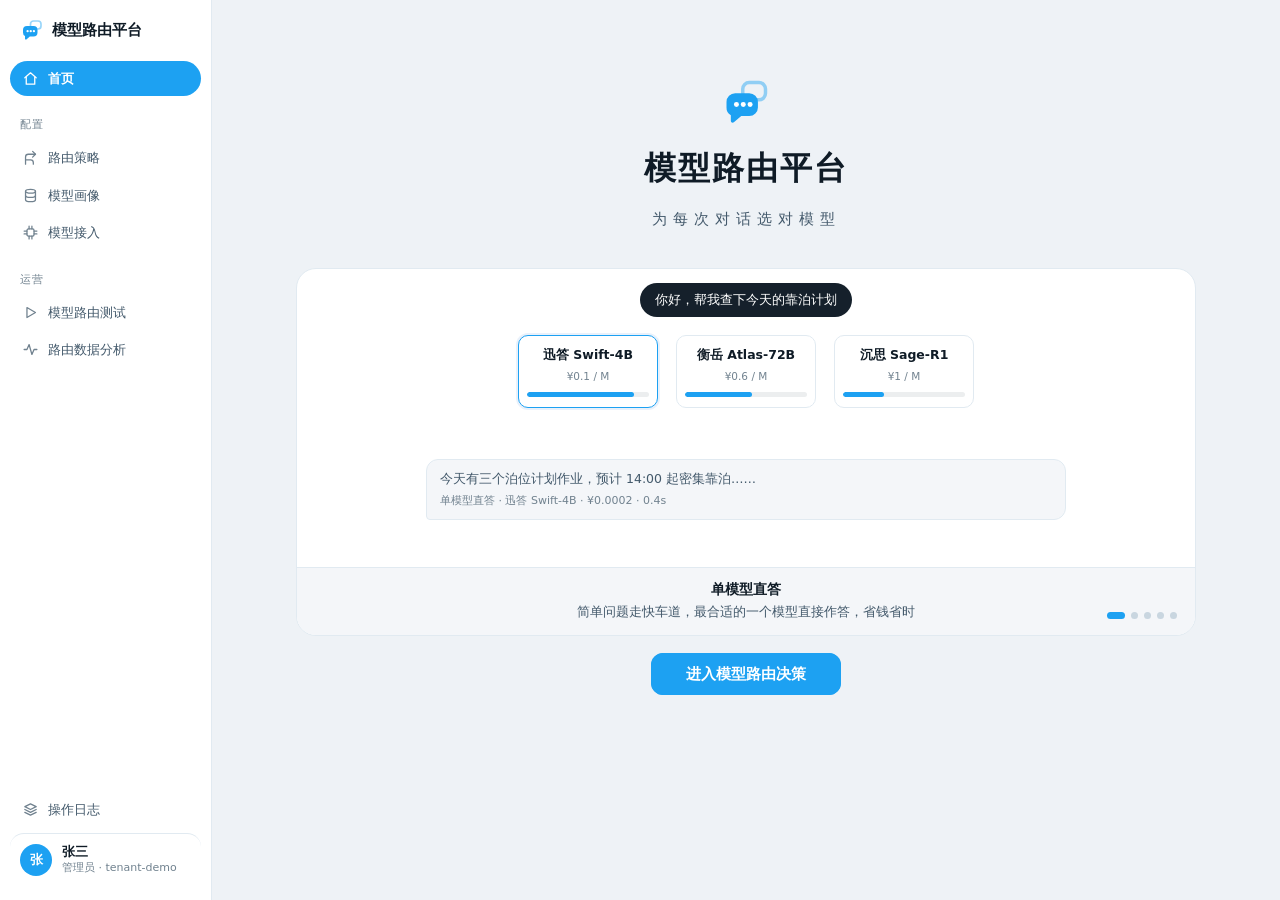
==== index.html @ 94612974 "Publish AI Router static demo" ====
<!DOCTYPE html>
<html lang="zh-CN">
<head>
<meta charset="UTF-8">
<meta name="viewport" content="width=device-width, initial-scale=1">
<link rel="icon" href="data:image/svg+xml,%3Csvg xmlns='http://www.w3.org/2000/svg' viewBox='0 0 24 24'%3E%3Crect width='24' height='24' rx='5.5' fill='%231DA1F2'/%3E%3Crect x='10.5' y='3.6' width='9.6' height='7.3' rx='2.7' fill='none' stroke='%23fff' stroke-width='1.5' opacity='0.75'/%3E%3Cpath d='M3.4 12a3.7 3.7 0 0 1 3.7-3.7h6a3.7 3.7 0 0 1 3.7 3.7v2.3a3.7 3.7 0 0 1-3.7 3.7H9.5l-3.1 2.6c-.55.46-1.3.07-1.3-.64v-2.4A3.7 3.7 0 0 1 3.4 14.3z' fill='%23fff'/%3E%3Ccircle cx='7.4' cy='13.1' r='1.05' fill='%231DA1F2'/%3E%3Ccircle cx='10.25' cy='13.1' r='1.05' fill='%231DA1F2'/%3E%3Ccircle cx='13.1' cy='13.1' r='1.05' fill='%231DA1F2'/%3E%3C/svg%3E">
<title>首页 · 模型路由平台</title>
<link rel="stylesheet" href="./shared.css?v=13e2444d">
<link rel="prefetch" href="./audit.html"><link rel="prefetch" href="./dashboard.html"><link rel="prefetch" href="./home-router.html"><link rel="prefetch" href="./playground.html"><link rel="prefetch" href="./router.html"><link rel="prefetch" href="./trace.html">
<style>
  .home { max-width: 900px; margin: 0 auto; padding-top: 6vh; text-align: center; }
  .home .mark { display: inline-flex; margin-bottom: 14px; }
  .home h1 { font-size: 32px; font-weight: 800; letter-spacing: 2px; margin: 0 0 12px; color: var(--text-primary); }
  .home .slogan { font-size: 15px; color: var(--text-secondary); letter-spacing: 6px; margin: 0 0 36px; }
  .stage { position: relative; height: 368px; background: var(--bg-elevated); border: 1px solid var(--border);
    border-radius: var(--radius-card); overflow: hidden; text-align: left; box-shadow: var(--shadow-card); }
  .stage * { box-sizing: border-box; }
  .cs { position: absolute; inset: 0; display: none; }
  .cs.active { display: block; }
  .cs .inner { position: relative; max-width: 640px; height: 258px; margin: 0 auto; }
  .rq { position: absolute; left: 50%; transform: translateX(-50%); top: 14px; background: var(--panel-deep); color: #fff;
    font-size: 12.5px; padding: 7px 15px; border-radius: 999px; opacity: 0; white-space: nowrap; }
  .cs.active .rq { animation: csIn .4s ease-out forwards; }
  @keyframes csIn { from { opacity: 0; transform: translate(-50%, 8px); } to { opacity: 1; transform: translate(-50%, 0); } }
  @keyframes csIn2 { from { opacity: 0; transform: translateY(8px); } to { opacity: 1; transform: none; } }
  .mrow { position: absolute; left: 0; right: 0; top: 66px; display: flex; justify-content: center; gap: 18px; }
  .rm { width: 140px; text-align: center; font-size: 12.5px; font-weight: 600; color: var(--text-primary); background: var(--bg-elevated);
    border: 1px solid var(--border); border-radius: 10px; padding: 9px 8px 10px; opacity: 0; position: relative; }
  .cs.active .rm { animation: csIn2 .4s ease-out .6s forwards; }
  .cs.active .rm.d2 { animation-delay: .8s; }
  .cs.active .rm.d3 { animation-delay: 1s; }
  .rm .sc { height: 5px; border-radius: 999px; background: var(--bg-sunken); margin-top: 7px; overflow: hidden; position: relative; }
  .rm .sc i { position: absolute; inset: 0 auto 0 0; border-radius: 999px; background: var(--primary); width: 0; }
  .cs.active .rm .sc i { animation: csGrow .8s ease-out 1.4s forwards; }
  @keyframes csGrow { to { width: var(--w); } }
  .cs.active .rm.win { animation: csIn2 .4s ease-out .6s forwards, csWin .3s ease-out 2.3s forwards; }
  @keyframes csWin { to { border-color: var(--primary); box-shadow: 0 0 0 2px var(--primary-weak); } }
  .rm .mprice { font-size: 10.5px; color: var(--text-muted); font-weight: 400; margin-top: 3px; }
  .rm .flag { position: absolute; top: -9px; right: -6px; font-size: 10px; background: var(--danger, #E5484D); color: #fff;
    border-radius: 999px; padding: 2px 8px; opacity: 0; }
  .cs.active .flag { animation: csIn2 .3s ease-out 1.6s forwards; }
  .cs.active .rm.dead { animation: csIn2 .4s ease-out .6s forwards, csDead .3s ease-out 1.8s forwards; }
  @keyframes csDead { to { opacity: .45; border-style: dashed; } }
  .cs.active .rm.save { animation: csIn2 .4s ease-out .8s forwards, csWin .3s ease-out 2.2s forwards; }
  .agg { position: absolute; left: 50%; transform: translateX(-50%); top: 156px; font-size: 11.5px; color: var(--primary);
    background: var(--primary-weak); border-radius: 999px; padding: 4px 13px; opacity: 0; white-space: nowrap; }
  .cs.active .agg { animation: csIn .35s ease-out 2.6s forwards; }
  .ans { position: absolute; left: 0; right: 0; top: 190px; background: var(--bg-surface); border: 1px solid var(--border);
    border-radius: 12px; border-bottom-left-radius: 4px; padding: 9px 13px; font-size: 12.5px; color: var(--text-secondary); opacity: 0; }
  .cs.active .ans { animation: csIn2 .4s ease-out 3s forwards; }
  .ans .rc { font-size: 11px; color: var(--text-muted); margin-top: 3px; }
  /* 权重滑块动效 */
  .wtrack { position: absolute; left: 60px; right: 60px; top: 176px; height: 6px; border-radius: 999px; background: var(--bg-sunken); }
  .wfill { position: absolute; left: 0; top: 0; bottom: 0; border-radius: 999px; background: var(--primary); width: 18%; }
  .cs.active .wfill { animation: wMove 4.4s ease-in-out 1.2s forwards; }
  @keyframes wMove { 0% { width: 18%; } 45%, 55% { width: 50%; } 100% { width: 84%; } }
  .wthumb { position: absolute; top: -6px; left: 18%; width: 18px; height: 18px; border-radius: 999px; background: #fff;
    border: 2px solid var(--primary); box-shadow: var(--shadow-card); margin-left: -9px; }
  .cs.active .wthumb { animation: tMove 4.4s ease-in-out 1.2s forwards; }
  @keyframes tMove { 0% { left: 18%; } 45%, 55% { left: 50%; } 100% { left: 84%; } }
  .wlab { position: absolute; top: 198px; font-size: 11.5px; color: var(--text-muted); }
  .wlab.l { left: 60px; } .wlab.r { right: 60px; }
  .cs.active .rm.wa { animation: csIn2 .4s ease-out .5s forwards, wPickA 4.4s ease-in-out 1.2s forwards; }
  .cs.active .rm.wb { animation: csIn2 .4s ease-out .7s forwards, wPickB 4.4s ease-in-out 1.2s forwards; }
  @keyframes wPickA { 0%, 38% { border-color: var(--primary); box-shadow: 0 0 0 2px var(--primary-weak); } 50%, 100% { border-color: var(--border); box-shadow: none; } }
  @keyframes wPickB { 0%, 50% { border-color: var(--border); box-shadow: none; } 62%, 100% { border-color: var(--primary); box-shadow: 0 0 0 2px var(--primary-weak); } }
  .cap { position: absolute; left: 0; right: 0; bottom: 0; padding: 10px 56px 12px; background: var(--bg-surface);
    border-top: 1px solid var(--border); font-size: 12.5px; color: var(--text-secondary); opacity: 0; text-align: center; }
  .cs.active .cap { animation: csIn2 .4s ease-out .2s forwards; }
  .cap b { display: block; color: var(--text-primary); font-size: 13.5px; margin-bottom: 2px; }
  .dots { position: absolute; right: 18px; bottom: 16px; display: flex; gap: 6px; z-index: 2; }
  .dot { width: 7px; height: 7px; border-radius: 999px; background: var(--border-strong, #C7D3DC); cursor: pointer; border: 0; padding: 0; transition: width .2s; }
  .dot.on { background: var(--primary); width: 18px; }
  .go { margin-top: 26px; }
  .go .btn { font-size: 15px; padding: 11px 34px; border-radius: 12px; }
  .sub-links { margin-top: 14px; font-size: var(--font-small); color: var(--text-muted); }
  .sub-links a { color: var(--text-secondary); text-decoration: none; margin: 0 10px; }
  .sub-links a:hover { color: var(--primary); }
  .cross-link { display: inline-block; margin-top: 26px; color: var(--text-muted); text-decoration: none; font-size: var(--font-small); }
  .cross-link:hover { color: var(--primary); }
</style>
</head>
<body class="has-side">
<div class="page">
  <div class="home">
    <span class="mark"><svg width="52" height="52" viewBox="0 0 24 24" fill="none"><rect x="10.5" y="3" width="10.5" height="8" rx="3" fill="none" stroke="var(--primary)" stroke-width="1.6" opacity="0.45"/><path d="M3 12a4 4 0 0 1 4-4h6.5a4 4 0 0 1 4 4v2.5a4 4 0 0 1-4 4H9.8l-3.4 2.9c-.6.5-1.4.1-1.4-.7v-2.6A4 4 0 0 1 3 14.5z" fill="var(--primary)"/><circle cx="7.6" cy="13.2" r="1.15" fill="#fff"/><circle cx="10.75" cy="13.2" r="1.15" fill="#fff"/><circle cx="13.9" cy="13.2" r="1.15" fill="#fff"/></svg></span>
    <h1>模型路由平台</h1>
    <p class="slogan">为每次对话选对模型</p>
    <div class="stage">
      <div class="cs">
        <div class="inner">
          <span class="rq">你好，帮我查下今天的靠泊计划</span>
          <div class="mrow">
            <div class="rm win"><span>迅答 Swift-4B</span><div class="mprice">¥0.1 / M</div><div class="sc"><i style="--w:88%"></i></div></div>
            <div class="rm d2"><span>衡岳 Atlas-72B</span><div class="mprice">¥0.6 / M</div><div class="sc"><i style="--w:55%"></i></div></div>
            <div class="rm d3"><span>沉思 Sage-R1</span><div class="mprice">¥1 / M</div><div class="sc"><i style="--w:34%"></i></div></div>
          </div>
          <div class="ans">今天有三个泊位计划作业，预计 14:00 起密集靠泊……<div class="rc">单模型直答 · 迅答 Swift-4B · ¥0.0002 · 0.4s</div></div>
        </div>
        <div class="cap"><b>单模型直答</b>简单问题走快车道，最合适的一个模型直接作答，省钱省时</div>
      </div>
      <div class="cs">
        <div class="inner">
          <span class="rq">铁矿石价格走势怎么看？</span>
          <div class="mrow">
            <div class="rm"><span>迅答 Swift-4B</span><div class="mprice">¥0.1 / M</div><div class="sc"><i style="--w:42%"></i></div></div>
            <div class="rm d2 win"><span>沉思 Sage-R1</span><div class="mprice">¥1 / M</div><div class="sc"><i style="--w:84%"></i></div></div>
            <div class="rm d3 win"><span>曜极 Nova-X</span><div class="mprice">¥3 / M</div><div class="sc"><i style="--w:80%"></i></div></div>
          </div>
          <div class="agg">两名得分接近 · 聚合定稿：由 沉思 Sage-R1 融合重写</div>
          <div class="ans">近八周价格整体上行，建议关注供需两端边际变化……<div class="rc">聚合回答 · 2 路候选 · ¥0.0021 · 1.2s</div></div>
        </div>
        <div class="cap"><b>聚合回答</b>难题让多个模型都答一遍，聚合器融合成更好的一份</div>
      </div>
      <div class="cs">
        <div class="inner">
          <span class="rq">帮我总结本季度物流成本结构</span>
          <div class="mrow">
            <div class="rm dead"><span>曜极 Nova-X</span><div class="mprice">首选</div><span class="flag">超时</span></div>
            <div class="rm d2 save"><span>衡岳 Atlas-72B</span><div class="mprice">默认兜底</div></div>
          </div>
          <div class="agg" style="animation-delay:2.2s">故障自动切换 · 兜底模型接管</div>
          <div class="ans">本季度物流成本以运输与仓储为主，占比约七成……<div class="rc">兜底接管 · 衡岳 Atlas-72B · 用户无感切换</div></div>
        </div>
        <div class="cap"><b>故障兜底</b>首选模型超时或出错时自动切默认兜底，回答不中断</div>
      </div>
      <div class="cs">
        <div class="inner">
          <div class="mrow" style="top:36px">
            <div class="rm wa" style="width:190px"><span>迅答 Swift-4B</span><div class="mprice">便宜 · ¥0.1 / M · 得分 0.65</div></div>
            <div class="rm wb" style="width:190px"><span>沉思 Sage-R1</span><div class="mprice">更准 · ¥1 / M · 得分 0.84</div></div>
          </div>
          <div class="wtrack"><div class="wfill"></div><div class="wthumb"></div></div>
          <span class="wlab l">更省钱</span><span class="wlab r">更高质量</span>
        </div>
        <div class="cap"><b>成本-效果权重</b>拖动策略的权重，路由在省钱与高质之间自动换挡</div>
      </div>
      <div class="cs">
        <div class="inner">
          <span class="rq">帮我算下这单的毛利率，再写一段分析</span>
          <div class="mrow">
            <div class="rm win" style="width:190px"><span>智能路由模型判维</span><div class="mprice">相关维度：数学推理 + 长文写作</div></div>
            <div class="rm d2" style="width:190px"><span>沉思 Sage-R1 直答</span><div class="mprice">两维平均得分 × 成本，综合分领先</div></div>
          </div>
          <div class="agg" style="animation-delay:2.4s">得分缺失或与业务不符？画像页点格修正，即改即生效</div>
          <div class="ans">画像 = benchmark 得分表 + 成本，零冷启动<div class="rc">智能判维 · 判定相关维度 → 平均得分 × 权重 → 路由</div></div>
        </div>
        <div class="cap"><b>智能判维路由</b>路由模型判定问题相关的 benchmark 维度，按维度平均得分选模型</div>
      </div>
      <div class="dots"><button class="dot on" aria-label="case 1"></button><button class="dot" aria-label="case 2"></button><button class="dot" aria-label="case 3"></button><button class="dot" aria-label="case 4"></button><button class="dot" aria-label="case 5"></button></div>
    </div>
    <div class="go"><a class="btn primary" href="./router.html#dispatch">进入模型路由决策</a></div>
  </div>
</div>

<script>window.SIA_PLATFORM="router";</script>
<script src="./mock_data.js?v=d70be8bd"></script>
<script src="./mock_api.js?v=15b223fa"></script>
<script src="./tokens.js?v=360e29ec"></script>
<script src="./ui.js?v=ff5d6dcf"></script>
<script>window.SIA_PLATFORM = window.SIA_PLATFORM || "router"; UI.nav("home");
const CASES = 5;
let cur = 0, timer = null;
function show(i) {
  cur = i;
  document.querySelectorAll(".cs").forEach((n, idx) => {
    n.classList.remove("active");
    if (idx === i) { void n.offsetWidth; n.classList.add("active"); }
  });
  document.querySelectorAll(".dot").forEach((d, idx) => d.classList.toggle("on", idx === i));
  clearTimeout(timer);
  timer = setTimeout(() => show((cur + 1) % CASES), 7000);
}
document.querySelectorAll(".dot").forEach((d, idx) => d.onclick = () => show(idx));
show(0);
</script>
<script>if("serviceWorker" in navigator)navigator.serviceWorker.register("./sw.js").catch(function(){});</script>
</body>
</html>
---- shared.css ----
:root {
  
  --primary: #1DA1F2;            
  --primary-hover: #1A8CD8;
  --primary-weak: #E9F1FB;       
  --primary-border: #BFDDF6;
  --ai: #6E4BD8;
  --ai-weak: #EFEAFC;
  --bg-page: #EEF2F6;            
  --bg-surface: #F4F6F9;         
  --bg-elevated: #FFFFFF;        
  --bg-sunken: #ECEEEF;          
  --text-primary: #0F1B26;       
  --text-secondary: #43596B;
  --text-muted: #71828F;
  --border: #E1EAF1;             
  --border-strong: #C9D6E0;
  --success: #17A673;  --success-bg: #E2F6ED;
  --warning: #B97A17;  --warning-bg: #FBF1DF;
  --danger:  #E5484D;  --danger-bg:  #FCE9EA;   
  
  --panel-deep: #15202B;
  --panel-deep-text: #FFFFFF;
  --panel-deep-sub: rgba(255, 255, 255, 0.65);
  
  --radius-card: 20px;
  --radius-control: 12px;
  --radius-chip: 999px;
  --shadow-card: none;
  --shadow-popover: 0 8px 24px rgba(15, 27, 38, 0.10);
  --shadow-modal: 0 16px 48px rgba(15, 27, 38, 0.16);
  
  --font-family: 'Open Sans', 'Noto Sans SC', -apple-system, 'PingFang SC', 'Microsoft YaHei', system-ui, sans-serif;
  --font-mono: Menlo, ui-monospace, 'Roboto Mono', monospace;
  
  
  --comp-opt-h: 40px;          
  --comp-card-h: 72px;         
  --comp-card-media-h: 140px;  
  --comp-media: 64px;          
  --comp-touch: 40px;          
  --comp-touch-sm: 28px;       
  --font-hero: 20px;
  --font-title: 15px;
  --font-base: 13px;
  --font-small: 12px;
  --font-caption: 11px;
  
  --space: 8px;
  --card-pad: 16px;
  --gap: 12px;
  --dur-fast: 120ms;
  --dur-base: 220ms;
  
  --chart-grid: #E8ECEF;
  --chart-axis: #C7D0D8;
}

* { box-sizing: border-box; margin: 0; padding: 0; }
html, body { height: 100%; }
body {
  font-family: var(--font-family);
  font-size: var(--font-base);
  color: var(--text-primary);
  background: var(--bg-page);
  line-height: 1.65;
  -webkit-font-smoothing: antialiased;
}
a { color: var(--primary); text-decoration: none; }
a:hover { color: var(--primary-hover); }
button { font-family: inherit; font-size: inherit; cursor: pointer; }

:root { --side-w: 212px; }
.sidenav {
  position: fixed; left: 0; top: 0; bottom: 0; width: var(--side-w); z-index: 50;
  background: var(--bg-elevated); border-right: 1px solid var(--border);
  display: flex; flex-direction: column; padding: 14px 10px; gap: 6px; overflow-y: auto;
}
.sidenav .logo {
  font-weight: 700; font-size: var(--font-title); color: var(--text-primary);
  display: flex; align-items: center; gap: 8px; padding: 4px 10px 12px; white-space: nowrap;
}
.sidenav .logo .logo-mark { display: inline-flex; flex: none; }
.sidenav .nav-group { display: flex; flex-direction: column; gap: 2px; }
.sidenav .nav-group + .nav-group { margin-top: 10px; }
.sidenav .nav-title { font-size: var(--font-caption); color: var(--text-muted); letter-spacing: 0.6px; padding: 4px 10px 4px; }
.sidenav a.navlink {
  display: flex; align-items: center; gap: 9px; color: var(--text-secondary);
  padding: 7px 12px; border-radius: 999px; font-size: var(--font-base);
  transition: background var(--dur-fast), color var(--dur-fast);
}
.sidenav a.navlink .ico { color: var(--text-muted); transition: color var(--dur-fast); }
.sidenav a.navlink:hover { background: var(--bg-elevated); color: var(--text-primary); }
.sidenav a.navlink:hover .ico { color: var(--text-secondary); }

.sidenav a.navlink.active { color: #fff; background: var(--primary); font-weight: 600; }
.sidenav a.navlink.active .ico { color: #fff; }
.sidenav .nav-foot { margin-top: auto; padding: 8px 2px 0; }
.sidenav .nav-foot select { font-size: var(--font-small); padding: 5px 8px; color: var(--text-secondary); }

.nav-account {
  margin-top: auto; display: flex; align-items: center; gap: 10px;
  padding: 10px; border-top: 1px solid var(--border); border-radius: 14px; cursor: default;
}
.nav-account:hover { background: var(--bg-elevated); }
.acc-avatar {
  width: 32px; height: 32px; border-radius: 50%; background: var(--primary); color: #fff;
  display: inline-flex; align-items: center; justify-content: center; font-size: var(--font-base); font-weight: 600; flex: none;
}
.acc-info { display: flex; flex-direction: column; line-height: 1.3; min-width: 0; }
.acc-name { font-size: var(--font-base); font-weight: 600; color: var(--text-primary); }
.acc-role { font-size: var(--font-caption); color: var(--text-muted); overflow: hidden; text-overflow: ellipsis; white-space: nowrap; }
@media (max-width: 900px) { .acc-info { display: none; } .nav-account { justify-content: center; padding: 8px 0; } }

.tc-msgs { display: flex; flex-direction: column; gap: 12px; padding-top: 6px; }
.tc-u { display: flex; justify-content: flex-end; }
.tc-u span { background: var(--panel-deep); color: #fff; padding: 7px 12px; border-radius: 14px 14px 4px 14px; font-size: var(--font-base); max-width: 78%; word-break: break-word; }
.tc-b { display: flex; gap: 8px; align-items: flex-start; }
.tc-b .avatar { width: 26px; height: 26px; border-radius: 50%; background: var(--panel-deep); color: #fff; display: inline-flex; align-items: center; justify-content: center; flex: none; margin-top: 2px; }
.tc-b .bubble { flex: 1; min-width: 0; font-size: var(--font-base); }
.tc-composer {
  display: flex; align-items: center; gap: 6px; flex: 1;
  background: var(--bg-elevated); border: 1px solid var(--border-strong); border-radius: 999px; padding: 4px 4px 4px 6px;
}
.tc-composer .model-pick { width: auto; max-width: 130px; border: none; box-shadow: none; background: transparent; color: var(--text-muted); font-size: var(--font-small); padding: 4px 0 4px 8px; flex: none; cursor: pointer; }
.tc-composer .model-pick:focus { box-shadow: none; }
.tc-composer input[type=text] { border: none; box-shadow: none; background: transparent; padding: 5px 4px; font-size: var(--font-base); }
.tc-composer input[type=text]:focus { box-shadow: none; }
.tc-send { width: 32px; height: 32px; border-radius: 50%; border: none; background: var(--primary); color: #fff; display: inline-flex; align-items: center; justify-content: center; flex: none; }
.tc-send:hover { background: var(--primary-hover); }
.tc-send.stop { background: var(--danger); }
.reason-panel { border: 1px dashed var(--border); border-radius: var(--radius-control); padding: 8px 12px; margin: 4px 0 8px; background: var(--bg-surface); }
.reason-step { display: flex; gap: 8px; padding: 2px 0; font-size: var(--font-small); color: var(--text-secondary); }
.reason-step .dot { color: var(--primary); }

.drawer-mask { position: fixed; inset: 0; background: rgba(15, 27, 38, 0.32); z-index: 100; }
.drawer {
  position: fixed; top: 0; right: 0; bottom: 0; width: 440px; max-width: 92vw;
  background: var(--bg-elevated); border-left: 1px solid var(--border);
  display: flex; flex-direction: column; transform: translateX(100%); transition: transform 180ms ease;
  box-shadow: var(--shadow-modal);
}
.drawer.open { transform: translateX(0); }
.drawer-head { display: flex; align-items: center; justify-content: space-between; padding: 16px 20px 10px; }
.drawer-body { flex: 1; overflow-y: auto; padding: 4px 20px 16px; }
.drawer-foot { padding: 12px 20px 16px; border-top: 1px solid var(--border); display: flex; gap: 8px; justify-content: flex-end; }
body.has-side { padding-left: var(--side-w); }
body.has-side .inputbar { left: var(--side-w); }
@media (max-width: 900px) {
  :root { --side-w: 56px; }
  .sidenav .logo span:not(.logo-mark), .sidenav .nav-title, .sidenav a.navlink span:not(.ico):not(.logo-mark), .sidenav .nav-foot { display: none; }
  .sidenav { padding: 14px 8px; }
  .sidenav a.navlink { justify-content: center; padding: 9px; }
}
.help { display: inline-flex; color: var(--text-muted); cursor: help; vertical-align: -2px; margin-left: 4px; }
.help:hover { color: var(--primary); }
.help-tip { position: fixed; z-index: 1200; background: #24313C; color: #fff; padding: 8px 12px;
  border-radius: 8px; font-size: var(--font-caption); line-height: 1.65; max-width: 420px; white-space: pre-line;
  box-shadow: 0 6px 20px rgba(16, 42, 67, 0.28); pointer-events: none; }

.page { max-width: 1200px; margin: 0 auto; padding: 22px 26px; }
.page-narrow { max-width: 920px; }
.page-head { margin-bottom: 18px; }
.page-title { font-size: var(--font-hero); font-weight: 700; letter-spacing: 0.2px; }
.page-head .page-sub { color: var(--text-muted); font-size: var(--font-small); margin-top: 2px; }

.card {
  background: var(--bg-elevated); border: 1px solid var(--border);
  border-radius: var(--radius-card); padding: var(--card-pad);
  box-shadow: var(--shadow-card);
}
.card.flat { box-shadow: none; }
.section-title { font-size: var(--font-title); font-weight: 600; margin-bottom: 12px; }
.muted { color: var(--text-muted); font-size: var(--font-small); }
.secondary { color: var(--text-secondary); }
.num { font-family: var(--font-mono); font-variant-numeric: tabular-nums; }

.deep-panel {
  background: var(--panel-deep); color: var(--panel-deep-text);
  border-radius: var(--radius-card); padding: 18px 20px;
}
.deep-panel .sub { color: var(--panel-deep-sub); font-size: var(--font-small); }

.btn {
  white-space: nowrap;
  border: 1px solid var(--border-strong); background: var(--bg-elevated);
  border-radius: 999px; padding: 6px 16px; color: var(--text-primary); font-weight: 600;
  transition: background var(--dur-fast), border-color var(--dur-fast);
}
.btn:hover { background: var(--primary-weak); border-color: var(--primary-border); }
.btn.primary { background: var(--primary); border-color: var(--primary); color: #fff; }
.btn.primary:hover { background: var(--primary-hover); border-color: var(--primary-hover); }
.btn.ai { background: var(--ai-weak); border-color: transparent; color: var(--ai); font-weight: 600; }
.btn.ai:hover { background: #E4DCF9; }
.btn.danger { color: var(--danger); border-color: var(--danger-bg); background: var(--bg-surface); }
.btn.danger:hover { background: var(--danger-bg); border-color: var(--danger); }
.btn.small { padding: 3px 12px; font-size: var(--font-small); }
.btn.ghost {
  border: none; background: none; color: var(--text-secondary);
  padding: 2px 6px; font-size: var(--font-small); box-shadow: none;
}
.btn.ghost:hover { background: none; color: var(--primary); }
.btn:disabled { opacity: 0.45; cursor: not-allowed; box-shadow: none; }
.btn.primary:disabled { background: var(--bg-sunken); border-color: var(--bg-sunken); color: var(--text-muted); opacity: 1; }

.chip {
  display: inline-block; padding: 1px 10px; border-radius: var(--radius-chip);
  font-size: var(--font-small); border: 1px solid var(--border); color: var(--text-secondary);
  background: var(--bg-elevated); line-height: 1.7; white-space: nowrap;
  max-width: 260px; overflow: hidden; text-overflow: ellipsis; vertical-align: bottom;
}
.chip.blue { background: var(--primary-weak); color: #1873AE; border-color: transparent; }
.chip.green { background: var(--success-bg); color: #1E8A61; border-color: transparent; }
.chip.yellow { background: var(--warning-bg); color: #8A6100; border-color: transparent; }
.chip.red { background: var(--danger-bg); color: #C4423A; border-color: transparent; }
.chip.gray { background: var(--bg-sunken); border-color: transparent; }
.chip.ai { background: var(--ai-weak); color: var(--ai); border-color: transparent; font-weight: 600; }
.chip.coral { background: #F9ECE7; color: #B05C44; border-color: transparent; }

input[type=text], input[type=password], input[type=number], input[type=url], textarea, select {
  width: 100%; border: 1px solid var(--border); border-radius: var(--radius-control);
  padding: 7px 12px; font-family: inherit; font-size: var(--font-base);
  background: var(--bg-elevated); color: var(--text-primary);
  transition: border-color var(--dur-fast), box-shadow var(--dur-fast);
}
input:focus, textarea:focus, select:focus {
  outline: none; border-color: var(--primary);
  box-shadow: 0 0 0 3px var(--primary-weak);
}
input:hover:not(:focus):not(:disabled), textarea:hover:not(:focus):not(:disabled), select:hover:not(:disabled) { border-color: var(--border-strong); }
input::placeholder, textarea::placeholder { color: #AAB1BE; }
textarea { resize: none; }
label.field { display: block; margin-bottom: 12px; }
label.field .label-text { display: block; font-size: var(--font-small); color: var(--text-secondary); margin-bottom: 4px; }
label.field .label-text.req::after { content: " *"; color: var(--danger); }
label.field .label-text .req::after { content: " *"; color: var(--danger); }
.field-error { color: var(--danger); font-size: var(--font-small); margin-top: 2px; }
.field-error:empty { display: none; }
label.field.has-error input, label.field.has-error textarea, label.field.has-error select { border-color: var(--danger); }
input:disabled, select:disabled, textarea:disabled { background: var(--bg-page); color: var(--text-muted); cursor: not-allowed; }

.menu-pop {
  position: absolute; z-index: 120; min-width: 168px; padding: 4px;
  background: var(--bg-elevated); border: 1px solid var(--border); border-radius: 14px;
  box-shadow: var(--shadow-popover);
  animation: popIn 0.1s ease-out;
}
.menu-pop .menu-item {
  display: block; width: 100%; text-align: left; border: none; background: none;
  padding: 7px 10px; border-radius: 6px; color: var(--text-primary); font-size: var(--font-small);
}
.menu-pop .menu-item:hover { background: var(--primary-weak); }
.menu-pop .menu-item.danger { color: var(--danger); }
.menu-pop .menu-item.danger:hover { background: var(--danger-bg); }

.editor-split { display: grid; grid-template-columns: minmax(0, 1fr) 360px; gap: 20px; align-items: start; }
.editor-split .editor-preview { position: sticky; top: 0; background: var(--bg-page); border: 1px solid var(--border); border-radius: var(--radius-card); padding: 14px; }
@media (max-width: 900px) { .editor-split { grid-template-columns: 1fr; } .editor-split .editor-preview { position: static; } }

.toggle:focus-visible { outline: 2px solid var(--primary); outline-offset: 2px; }
.toggle {
  position: relative; width: 34px; height: 19px; border-radius: 999px;
  background: var(--bg-sunken); border: none; padding: 0; transition: background var(--dur-fast); flex: none;
}
.toggle::after {
  content: ""; position: absolute; top: 2px; left: 2px; width: 15px; height: 15px;
  border-radius: 50%; background: #fff; box-shadow: 0 1px 3px rgba(16,24,40,.25); transition: left var(--dur-fast);
}
.toggle.on { background: var(--primary); }
.toggle.on::after { left: 17px; }
.toggle:disabled { opacity: 0.55; cursor: not-allowed; }

.toggle.on:disabled { opacity: 1; background: var(--primary-border); }

.ico { display: inline-flex; align-items: center; vertical-align: -2px; line-height: 0; }
.icon-btn {
  display: inline-flex; align-items: center; justify-content: center; width: 28px; height: 28px;
  border: 1px solid transparent; background: transparent; border-radius: 6px; color: var(--text-muted);
  transition: background var(--dur-fast), color var(--dur-fast);
}
.icon-btn:hover { background: var(--bg-sunken); color: var(--text-primary); }
.icon-btn.ai { color: var(--ai); background: var(--ai-weak); }
.icon-btn.ai:hover { background: #E4DCF9; }
.icon-btn:disabled { opacity: 0.45; cursor: not-allowed; }
.icon-btn.frame {
  width: 30px; height: 30px; border: 1px solid var(--border-strong); background: var(--bg-elevated);
  border-radius: 999px; color: var(--text-secondary);
  transition: border-color var(--dur-fast), color var(--dur-fast), transform var(--dur-fast), box-shadow var(--dur-fast);
}
.icon-btn.frame:hover { border-color: var(--primary); color: var(--primary); background: var(--bg-elevated); box-shadow: 0 2px 8px rgba(29, 161, 242, 0.18); }
.icon-btn.busy svg { animation: spin 0.9s linear infinite; }
@keyframes spin { to { transform: rotate(360deg); } }

.input-wrap { position: relative; }
.input-wrap textarea, .input-wrap input[type=text] { padding-right: 40px; }
.input-wrap .input-action { position: absolute; right: 6px; bottom: 8px; }
.input-wrap.single .input-action { top: 50%; bottom: auto; transform: translateY(-50%); }
.btn .ico { margin-right: 4px; }

.id-chip {
  display: inline-flex; align-items: center; gap: 4px; padding: 0 7px; height: 20px;
  border: 1px dashed var(--border-strong); border-radius: 5px; background: transparent;
  color: var(--text-muted); font-size: var(--font-caption); letter-spacing: 0.2px; cursor: copy;
}
.id-chip:hover { color: var(--primary); border-color: var(--primary-border); background: var(--primary-weak); }

.key-field {
  display: inline-flex; align-items: center; gap: 0; max-width: 100%;
  border: 1px solid var(--border); border-radius: 10px; background: var(--bg-elevated); overflow: hidden;
}
.key-field .key-label { padding: 0 8px; font-size: var(--font-caption); color: var(--text-muted); border-right: 1px solid var(--border); height: 28px; display: inline-flex; align-items: center; white-space: nowrap; }
.key-field code { font-family: var(--font-mono); font-size: var(--font-small); color: var(--text-primary); padding: 0 10px; height: 28px; display: inline-flex; align-items: center; letter-spacing: 0.2px; white-space: nowrap; overflow: hidden; text-overflow: ellipsis; }
.key-field .icon-btn { width: 28px; height: 28px; border-radius: 0; border-left: 1px solid var(--border); }
.key-field.block { display: flex; }
.key-field.block code { flex: 1; }

.chat-mock { background: var(--bg-elevated); border: 1px solid var(--border); border-radius: 14px; padding: 12px; display: flex; flex-direction: column; gap: 8px; }
.chat-mock .m-user { display: flex; justify-content: flex-end; }

.chat-mock .m-user span { background: var(--panel-deep); color: #fff; padding: 7px 12px; border-radius: 12px 12px 4px 12px; font-size: var(--font-base); max-width: 78%; }
.chat-mock .m-bot { display: flex; gap: 8px; align-items: flex-start; }
.chat-mock .m-bot .avatar { width: 26px; height: 26px; border-radius: 50%; background: var(--panel-deep); color: #fff; display: inline-flex; align-items: center; justify-content: center; flex: none; }
.chat-mock .m-bot .bubble { background: var(--bg-surface); border: none; border-radius: 4px 12px 12px 12px; padding: 8px 12px; flex: 1; min-width: 0; }
.chat-mock .m-bot .bubble .comp-meta { margin-top: 6px; }

.tag-input {
  display: flex; flex-wrap: wrap; gap: 6px; align-items: center; min-height: 38px;
  border: 1px solid var(--border); border-radius: var(--radius-control); padding: 5px 8px; background: var(--bg-elevated); cursor: text;
}
.tag-input:focus-within { border-color: var(--primary); box-shadow: 0 0 0 3px var(--primary-weak); }
.tag-input input { flex: 1; min-width: 140px; border: none; padding: 3px 2px; font-size: var(--font-small); box-shadow: none; }
.tag-input input:focus { box-shadow: none; }
.tag-input .tag {
  display: inline-flex; align-items: center; gap: 4px; padding: 1px 6px 1px 9px; border-radius: var(--radius-chip);
  background: var(--primary-weak); color: #1873AE; font-size: var(--font-small); max-width: 100%;
}
.tag-input .tag > :first-child { overflow: hidden; text-overflow: ellipsis; white-space: nowrap; }
.tag-input .tag-x { border: none; background: none; color: inherit; display: inline-flex; padding: 2px; border-radius: 50%; opacity: 0.7; }
.tag-input .tag-x:hover { opacity: 1; background: rgba(59,95,206,0.15); }

.toggle-row { display: flex; align-items: flex-start; gap: 10px; cursor: pointer; }
.toggle-row .toggle { margin-top: 2px; }
.toggle-row .toggle-label { font-size: var(--font-base); }

.form-grid { display: grid; grid-template-columns: 1fr 1fr; gap: 0 16px; }
.form-grid.cols-3 { grid-template-columns: 1fr 1fr 1fr; }
.form-grid .span-2 { grid-column: 1 / -1; }
@media (max-width: 900px) { .form-grid, .form-grid.cols-3 { grid-template-columns: 1fr; } }
.step-badge {
  display: inline-flex; align-items: center; justify-content: center; width: 20px; height: 20px; border-radius: 50%;
  background: var(--primary); color: #fff; font-size: var(--font-caption); font-weight: 600; flex: none;
}
.editor-section { padding: 0; border: none; background: transparent; }
.editor-section + .editor-section { margin-top: 24px; padding-top: 20px; border-top: 1px solid var(--border); }
.meta-bar { display: flex; align-items: center; gap: 8px; flex-wrap: wrap; padding: 8px 12px; background: var(--bg-page); border-radius: var(--radius-control); margin-bottom: 12px; font-size: var(--font-small); color: var(--text-secondary); }
.kv { display: grid; grid-template-columns: 96px 1fr; gap: 4px 10px; font-size: var(--font-small); }
.kv dt { color: var(--text-muted); }
.kv dd { color: var(--text-primary); margin: 0; word-break: break-all; }

.comp-meta { display: flex; gap: 8px; align-items: center; margin-top: 8px; font-size: var(--font-caption); color: var(--text-muted); }

.comp {
  --comp-amount: 16px;
  background: var(--bg-elevated); border: 1px solid var(--border);
  border-radius: 12px; padding: 12px 14px; margin-top: 10px; max-width: 480px;
  font-size: var(--font-small);
}
.comp > * + * { margin-top: 10px; }
.comp .comp-title { font-size: var(--font-base); font-weight: 600; margin: 0; color: var(--text-primary); line-height: 1.5; }
.comp .opt-row { display: flex; gap: 8px; flex-wrap: wrap; }
.comp .btn.opt {
  border-radius: 999px; font-size: var(--font-base); padding: 5px 14px;
  border: 1px solid var(--border-strong); background: var(--bg-elevated); color: var(--text-primary); font-weight: 400;
  transition: border-color var(--dur-fast), background var(--dur-fast), color var(--dur-fast);
}
.comp .btn.opt:hover { border-color: var(--primary); color: var(--primary); background: var(--bg-elevated); }
.comp .btn.opt.primary { background: var(--primary); border-color: var(--primary); color: #fff; font-weight: 600; }
.comp .btn.opt.likert { min-width: 34px; height: 34px; padding: 0; display: inline-flex; align-items: center; justify-content: center; border-radius: 50%; font-variant-numeric: tabular-nums; }
.comp .likert-row { display: flex; gap: 6px; align-items: center; flex-wrap: wrap; }
.comp .likert-row > .muted { font-size: var(--font-caption); }
.comp .submit-bar { margin-top: 10px; padding-top: 10px; border-top: 1px solid var(--border); display: flex; align-items: center; gap: 8px; }
.comp .submit-bar .btn.primary { padding: 4px 16px; font-size: var(--font-small); box-shadow: none; }
.comp .opt-card { background: var(--bg-elevated); border: 1px solid var(--border-strong); border-radius: 10px; padding: 9px 12px; cursor: pointer; flex: 1; min-width: 140px; height: var(--comp-card-h); overflow: hidden; display: flex; flex-direction: column; transition: border-color var(--dur-fast), background var(--dur-fast); }
.comp .opt-card.media { height: var(--comp-card-media-h); }
.comp .opt-card .oc-name { font-weight: 600; overflow: hidden; text-overflow: ellipsis; white-space: nowrap; }
.comp .opt-card .oc-desc { color: var(--text-muted); font-size: var(--font-small); margin-top: 2px; display: -webkit-box; -webkit-line-clamp: 2; -webkit-box-orient: vertical; overflow: hidden; }
.comp .opt-card:hover { border-color: var(--primary); }
.comp .opt-card.on { border-color: var(--primary); background: var(--primary-weak); }
.comp label.field { margin-bottom: 10px; }
.comp label.field .label-text { font-size: var(--font-small); margin-bottom: 3px; }
.comp input[type=text], .comp input[type=number], .comp textarea { padding: 5px 10px; font-size: var(--font-small); background: var(--bg-page); }
.comp table.data { font-size: var(--font-small); }
.comp table.data th, .comp table.data td { padding: 5px 8px; }
.comp .comp-meta { border-top: none; padding-top: 0; opacity: 0; transition: opacity var(--dur-fast); }
.comp:hover .comp-meta { opacity: 0.75; }

.chat-mock .m-bot .bubble > .comp { margin-top: 8px !important; max-width: 100%; }
.comp.comp-degraded { border-style: dashed; }

.comp .opt-list { display: flex; flex-direction: column; gap: 6px; }
.comp .opt-item {
  display: flex; align-items: center; gap: 10px; width: 100%; text-align: left;
  border: 1px solid var(--border-strong); background: var(--bg-elevated); border-radius: 12px;
  padding: 8px 12px; font-size: var(--font-small); color: var(--text-primary); cursor: pointer;
  transition: border-color var(--dur-fast), background var(--dur-fast);
}
.comp .opt-item:hover { border-color: var(--primary); }
.comp .opt-item.on { border-color: var(--primary); background: var(--primary-weak); }
.comp .opt-item .opt-text { flex: 1; min-width: 0; word-break: break-word; }
.comp .sel-dot {
  width: 18px; height: 18px; border-radius: 50%; border: 1.5px solid var(--border-strong);
  display: inline-flex; align-items: center; justify-content: center; flex: none; color: #fff;
}
.comp .sel-dot.sq { border-radius: 6px; }
.comp .sel-dot.on { background: var(--primary); border-color: var(--primary); }
.comp .rank-no { width: 18px; text-align: center; color: var(--text-muted); flex: none; }

.comp .quick-float { display: flex; gap: 8px; flex-wrap: wrap; padding: 10px; background: var(--bg-surface); border: none; border-radius: 12px; }
.comp .quick-float .btn.opt { background: var(--bg-elevated); }

.comp .likert-bar { display: flex; width: 100%; border: 1px solid var(--border-strong); border-radius: 999px; overflow: hidden; }
.comp .likert-bar button { flex: 1; border: none; background: var(--bg-elevated); padding: 7px 0; font-size: var(--font-base); border-right: 1px solid var(--border); font-variant-numeric: tabular-nums; cursor: pointer; }
.comp .likert-bar button:last-child { border-right: none; }
.comp .likert-bar button.primary { background: var(--primary); color: #fff; }

.comp .stepper { display: flex; align-items: center; gap: 10px; }
.comp .stepper .btn { width: 32px; height: 32px; padding: 0; display: inline-flex; align-items: center; justify-content: center; border-radius: 50%; }
.comp .stepper .val { font-family: var(--font-mono); font-size: var(--comp-amount); font-weight: 700; min-width: 72px; text-align: center; }

.comp .opt-card img { width: 100%; height: 72px; object-fit: cover; border-radius: 8px; margin-bottom: 6px; }
.comp .opt-card .img-ph { width: 100%; height: 56px; border-radius: 8px; margin-bottom: 6px; background: var(--primary-weak); color: var(--primary); display: flex; align-items: center; justify-content: center; font-weight: 600; font-size: var(--font-hero); }

.ai-suggest {
  border: 1px solid var(--ai); border-radius: 16px; background: #FBFAFE;
  padding: 12px 14px; margin: 8px 0 12px; overflow: hidden;
}
.ai-suggest .sug-text { word-break: break-word; overflow-wrap: anywhere; max-height: 132px; overflow-y: auto; font-size: var(--font-base); }
.ai-suggest .head { display: flex; align-items: center; gap: 8px; margin-bottom: 6px; }

.row-item { display: flex; align-items: center; gap: 12px; padding: 16px 18px; border-bottom: 1px solid var(--border); }
.row-item:hover { background: var(--bg-surface); }
.row-item.active { background: var(--primary-weak); box-shadow: inset 3px 0 0 var(--primary); }
.row-item:last-child { border-bottom: none; }

table.data { width: 100%; border-collapse: collapse; font-size: var(--font-base); }
table.data th {
  text-align: left; font-weight: 600; color: var(--text-muted); font-size: var(--font-small);
  padding: 7px 10px; border-bottom: 1px solid var(--border); white-space: nowrap; background: transparent;
}
table.data th:first-child { border-radius: 6px 0 0 0; }
table.data th:last-child { border-radius: 0 6px 0 0; }
table.data td { padding: 8px 10px; border-bottom: 1px solid var(--border); font-variant-numeric: tabular-nums; vertical-align: middle; }
table.data td .chip + .chip { margin-left: 4px; }
table.data tr:last-child td { border-bottom: none; }
table.data tr.clickable:hover { background: var(--primary-weak); cursor: pointer; }

.grid { display: grid; gap: var(--gap); }
.grid.cols-2 { grid-template-columns: 1fr 1fr; }
.grid.cols-3 { grid-template-columns: 1fr 1fr 1fr; }
.grid.cols-4 { grid-template-columns: repeat(4, 1fr); }
@media (max-width: 1100px) { .grid.cols-4 { grid-template-columns: repeat(2, 1fr); } }
@media (max-width: 900px) { .grid.cols-3 { grid-template-columns: repeat(2, 1fr); } .grid.cols-2 { grid-template-columns: 1fr; } }
@media (max-width: 680px) { .grid.cols-3, .grid.cols-4 { grid-template-columns: 1fr; } }

.stat-tile {
  background: var(--bg-elevated); border: 1px solid var(--border);
  border-radius: var(--radius-card); padding: 14px 16px;
}
.stat-tile .stat-label { font-size: var(--font-small); color: var(--text-muted); }
.stat-tile .stat-value {
  color: var(--text-primary);
  font-size: var(--font-hero); font-weight: 600; line-height: 1.35;
  font-family: var(--font-mono); font-variant-numeric: tabular-nums; letter-spacing: -0.5px;
}
.stat-tile .stat-sub { font-size: var(--font-small); color: var(--text-secondary); }

.empty-state { text-align: center; padding: 40px 20px; color: var(--text-muted); }
.empty-state .empty-title { font-size: var(--font-title); color: var(--text-secondary); margin-bottom: 6px; }

.modal-mask {
  position: fixed; inset: 0; background: rgba(20, 25, 40, 0.42);
  display: flex; align-items: center; justify-content: center; z-index: 100;
}
.modal {
  background: var(--bg-elevated); border-radius: 20px;
  max-width: 760px; width: 92%; max-height: 86vh; overflow: auto; padding: 20px;
  box-shadow: var(--shadow-modal);
}
.modal.wide { max-width: 1120px; width: 94%; }

.modal .modal-foot { position: sticky; bottom: -20px; background: var(--bg-surface); margin: 8px -20px -20px; padding: 12px 20px 16px; border-top: 1px solid var(--border); }
.modal .modal-head { display: flex; justify-content: space-between; align-items: center; margin-bottom: 12px; }
.modal .modal-title { font-size: var(--font-title); font-weight: 600; }
.modal .close-btn { border: none; background: none; font-size: var(--font-hero); color: var(--text-muted); }
.modal .close-btn:hover { color: var(--text-primary); }

.toast {
  position: fixed; bottom: 24px; left: 50%; transform: translateX(-50%);
  background: #15202B; color: #fff; padding: 8px 18px;
  border-radius: var(--radius-control); font-size: var(--font-base); z-index: 200;
  max-width: 80%; box-shadow: var(--shadow-popover);
}
.toast.error { background: var(--danger); }

.tabbar { display: flex; gap: 4px; border-bottom: 1px solid var(--border); margin-bottom: 16px; }
.tabbar .tab {
  padding: 8px 16px; border: none; background: none; color: var(--text-secondary);
  border-bottom: 2px solid transparent; margin-bottom: -1px;
}
.tabbar .tab:hover { color: var(--text-primary); }
.tabbar .tab.active { color: var(--primary); border-bottom-color: var(--primary); font-weight: 600; }

.progress-track { height: 8px; background: var(--bg-sunken); border-radius: 4px; overflow: hidden; }
.progress-fill { height: 100%; background: var(--primary); border-radius: 4px; transition: width var(--dur-base); }

pre.code {
  background: var(--bg-elevated); border: 1px solid var(--border); border-radius: var(--radius-control);
  padding: 10px; font-size: var(--font-small); overflow: auto; font-family: var(--font-mono);
  white-space: pre-wrap; word-break: break-all; color: #333B4E;
}

.segmented {
  display: inline-flex; background: var(--bg-sunken); border-radius: var(--radius-control);
  padding: 2px; gap: 2px;
}
.segmented .seg {
  border: none; background: none; padding: 4px 12px; border-radius: 6px;
  color: var(--text-secondary); font-size: var(--font-small); white-space: nowrap; font-weight: 600;
}
.segmented .seg.active { background: var(--bg-surface); color: var(--text-primary); box-shadow: var(--shadow-card); }

::-webkit-scrollbar { width: 10px; height: 10px; }
::-webkit-scrollbar-thumb { background: #C9CEDA; border-radius: 6px; border: 3px solid transparent; background-clip: padding-box; }
::-webkit-scrollbar-thumb:hover { background: #AEB5C4; border: 3px solid transparent; background-clip: padding-box; }
::-webkit-scrollbar-track { background: transparent; }
::selection { background: var(--primary-weak); }

.echo-panel .echo-head { font-size: var(--font-small); font-weight: 600; color: var(--text-primary); margin-bottom: 8px; }
.echo-panel .echo-row { display: flex; align-items: center; gap: 10px; padding: 3px 0; font-size: var(--font-caption); color: var(--text-secondary); }
.echo-panel .echo-row .echo-name { flex: 0 0 96px; overflow: hidden; text-overflow: ellipsis; white-space: nowrap; display: inline-flex; align-items: center; gap: 4px; }
.echo-panel .echo-row.own .echo-name { color: var(--primary); font-weight: 600; }
.echo-panel .echo-track { flex: 1; height: 6px; border-radius: 999px; background: var(--bg-sunken); overflow: hidden; }
.echo-panel .echo-fill { display: block; height: 100%; border-radius: 999px; background: var(--border-strong); }
.echo-panel .echo-row.own .echo-fill { background: var(--primary); }
.echo-panel .echo-pct { flex: 0 0 34px; text-align: right; font-size: var(--font-caption); }
.echo-panel .echo-row.own .echo-pct { color: var(--primary); font-weight: 600; }
.echo-panel .echo-quote { font-size: var(--font-small); color: var(--text-secondary); padding: 3px 0 3px 10px; border-left: 2px solid var(--border-strong); margin: 4px 0; }

.sec-head { font-size: var(--font-title); font-weight: 700; color: var(--text-primary); margin-bottom: 12px; }
label.field .muted, .field .muted { font-size: var(--font-caption); }
.comp-pick { display: flex; gap: 12px; align-items: center; padding: 12px 14px; border: 1px solid var(--border); border-radius: 12px; background: var(--bg-elevated); margin-bottom: 12px; }
.comp-pick .cp-name { font-weight: 700; font-size: var(--font-base); }
.comp-pick .cp-desc { font-size: var(--font-small); color: var(--text-muted); margin-top: 2px; }
.comp-pick .cp-hint { font-size: var(--font-caption); color: var(--text-muted); flex: none; }
.validity-row { display: flex; align-items: center; gap: 8px; margin-top: 8px; max-width: 380px; }
.act-panel { margin: 6px 0 4px; padding: 10px 12px; border: 1px dashed var(--ai); border-radius: 10px; background: #FBFAFE; }
.contract-box .code { max-height: 300px; overflow: auto; }

.opt-edit-card { padding: 8px; border: 1px solid var(--border); border-radius: 10px; background: var(--bg-elevated); }
.opt-edit-card + .opt-edit-card { margin-top: 2px; }

input[type=date], input[type=time], input[type=datetime-local], input[type=month] {
  width: 100%; border: 1px solid var(--border); border-radius: var(--radius-control);
  padding: 6px 12px; min-height: 36px; font-family: inherit; font-size: var(--font-base); line-height: 20px;
  background: var(--bg-elevated); color: var(--text-primary); -webkit-appearance: none; appearance: none;
  transition: border-color var(--dur-fast), box-shadow var(--dur-fast);
}
input[type=date]::-webkit-datetime-edit, input[type=time]::-webkit-datetime-edit, input[type=datetime-local]::-webkit-datetime-edit { padding: 0; }
input[type=date]::-webkit-datetime-edit-fields-wrapper, input[type=time]::-webkit-datetime-edit-fields-wrapper, input[type=datetime-local]::-webkit-datetime-edit-fields-wrapper { padding: 0; }
input[type=date]::-webkit-calendar-picker-indicator, input[type=time]::-webkit-calendar-picker-indicator, input[type=datetime-local]::-webkit-calendar-picker-indicator {
  opacity: 0.45; cursor: pointer; width: 16px; height: 16px; margin-left: 4px;
}
input[type=date]:hover::-webkit-calendar-picker-indicator, input[type=time]:hover::-webkit-calendar-picker-indicator, input[type=datetime-local]:hover::-webkit-calendar-picker-indicator { opacity: 0.85; }
input[type=date]:invalid, input[type=time]:invalid, input[type=datetime-local]:invalid { color: var(--text-muted); }
.comp input[type=date], .comp input[type=time], .comp input[type=datetime-local] { padding: 5px 10px; min-height: 32px; font-size: var(--font-small); background: var(--bg-page); }
.comp .range-row { display: flex; align-items: center; gap: 8px; }
.comp .range-row input { flex: 1; min-width: 0; max-width: none; }
.validity-row input { flex: 1; min-width: 0; }

.modal.editor { width: 1140px; max-width: 96vw; height: 720px; max-height: 90vh; padding: 0; display: flex; flex-direction: column; overflow: hidden; }
.modal.editor .modal-head { flex: none; margin: 0; padding: 18px 24px 0; }
.modal.editor .ed-steps { flex: none; display: flex; align-items: center; gap: 4px; padding: 12px 24px; border-bottom: 1px solid var(--border); font-size: var(--font-small); }
.modal.editor .ed-steps .st { display: inline-flex; align-items: center; gap: 6px; padding: 4px 10px; border-radius: 999px; color: var(--text-muted); border: 1px solid transparent; }
.modal.editor .ed-steps .st.done { color: var(--text-secondary); }
.modal.editor .ed-steps .st.active { color: var(--primary); background: var(--primary-weak); font-weight: 600; }
.modal.editor .ed-steps .st.click { cursor: pointer; }
.modal.editor .ed-steps .st.click:hover { border-color: var(--primary-border); color: var(--text-primary); }
.modal.editor .ed-steps .sep { color: var(--border-strong); display: inline-flex; }
.modal.editor .ed-steps .meta { margin-left: auto; display: flex; align-items: center; gap: 8px; color: var(--text-muted); }
.modal.editor .ed-split { flex: 1; min-height: 0; display: grid; grid-template-columns: minmax(0, 1fr) 420px; gap: 0; }
.modal.editor .ed-form { min-height: 0; overflow: auto; padding: 18px 24px 24px; }
.modal.editor .ed-preview { min-height: 0; overflow: auto; margin: 16px 24px 16px 0; padding: 14px; background: var(--bg-page); border: 1px solid var(--border); border-radius: var(--radius-card); }
.modal.editor .ed-preview .chat-mock { min-height: 300px; }
.modal.editor .modal-foot { position: static; flex: none; margin: 0; padding: 12px 24px; border-top: 1px solid var(--border); background: var(--bg-elevated); }
.modal.editor .tpl-grid { grid-template-columns: repeat(3, 1fr); }
.modal.editor .ed-form .editor-section + .editor-section { margin-top: 20px; padding-top: 18px; }

.q-input { font-size: var(--font-title); font-weight: 600; padding: 10px 14px; background: var(--bg-surface); border-color: var(--border-strong); }
.q-input::placeholder { font-weight: 400; }

.opt-row { display: grid; grid-template-columns: minmax(0, 1.1fr) minmax(0, 1fr) 92px 32px; gap: 6px; align-items: center; margin-bottom: 6px; }
.opt-row input { min-width: 0; }
.opt-row .ghost-ai { white-space: nowrap; width: 92px; justify-content: center; }
.opt-head { display: grid; grid-template-columns: minmax(0, 1.1fr) minmax(0, 1fr) 92px 32px; gap: 6px; font-size: var(--font-caption); color: var(--text-muted); margin-bottom: 4px; }

.done-hero { display: flex; align-items: center; gap: 12px; padding: 14px 16px; border-radius: var(--radius-control); background: var(--success-bg, #EAF7EE); color: #1E7A3C; margin-bottom: 16px; }
.done-hero .ico { width: 32px; height: 32px; border-radius: 50%; background: #2E9E55; color: #fff; display: inline-flex; align-items: center; justify-content: center; flex: none; }
.done-hero.draft { background: var(--bg-surface); color: var(--text-secondary); }
.done-hero.draft .ico { background: var(--text-muted); }

.comp .rank-item { display: flex; align-items: center; gap: 10px; padding: 8px 10px; border: 1px solid var(--border); border-radius: 10px; background: var(--bg-elevated); margin-bottom: 6px; }
.comp .rank-item:last-child { margin-bottom: 0; }
.comp .rank-item .opt-text { flex: 1; min-width: 0; }
.comp .rank-item .rank-no { width: 22px; height: 22px; border-radius: 50%; background: var(--bg-sunken); color: var(--text-secondary); display: inline-flex; align-items: center; justify-content: center; font-size: var(--font-small); flex: none; }
.comp .rank-item .rank-no.top { background: var(--primary); color: #fff; }
.comp .rank-ctl { display: inline-flex; gap: 2px; flex: none; }
.comp .rank-ctl .icon-btn:disabled { opacity: 0.25; }

.input-wrap.ta textarea { padding-right: 12px; padding-bottom: 40px; }
.input-wrap.ta .input-action { right: 8px; bottom: 8px; }

.ed-preview .chat-mock .m-bot .bubble { flex: 1; }
.ed-preview .comp { max-width: none; }

input[type=range], .comp input[type=range] {
  -webkit-appearance: none; appearance: none;
  border: none; background: transparent; padding: 0; height: 28px;
  accent-color: var(--primary);
}
input[type=range]:focus, input[type=range]:hover { border: none; box-shadow: none; outline: none; }
input[type=range]::-webkit-slider-runnable-track { height: 6px; border-radius: 999px; background: linear-gradient(to right, var(--primary) var(--fill, 50%), var(--bg-sunken) var(--fill, 50%)); }
input[type=range]::-webkit-slider-thumb {
  -webkit-appearance: none; width: 16px; height: 16px; border-radius: 50%;
  background: var(--primary); border: 2px solid #fff;
  box-shadow: 0 1px 3px rgba(15, 27, 38, 0.25); margin-top: -5px;
}
input[type=range]:focus-visible::-webkit-slider-thumb { box-shadow: 0 0 0 3px var(--primary-weak); }
input[type=range]::-moz-range-track { height: 6px; border-radius: 999px; background: var(--bg-sunken); }
input[type=range]::-moz-range-thumb { width: 14px; height: 14px; border-radius: 50%; background: var(--primary); border: 2px solid #fff; }
input[type=range]::-moz-range-progress { height: 6px; border-radius: 999px; background: var(--primary); }

select {
  -webkit-appearance: none; appearance: none;
  background-image: url("data:image/svg+xml;charset=utf-8,%3Csvg xmlns='http://www.w3.org/2000/svg' width='13' height='13' viewBox='0 0 24 24' fill='none' stroke='%23657786' stroke-width='2' stroke-linecap='round' stroke-linejoin='round'%3E%3Cpath d='m6 9 6 6 6-6'/%3E%3C/svg%3E");
  background-repeat: no-repeat; background-position: right 10px center;
  padding-right: 30px;
}
select:disabled { background-color: var(--bg-page); }

details > summary {
  list-style: none; cursor: pointer; display: flex; align-items: center; gap: 6px;
  padding: 6px 0; border-radius: var(--radius-control); user-select: none;
}
details > summary::-webkit-details-marker { display: none; }
details > summary::before {
  content: ""; width: 14px; height: 14px; flex: none;
  background: url("data:image/svg+xml;charset=utf-8,%3Csvg xmlns='http://www.w3.org/2000/svg' width='14' height='14' viewBox='0 0 24 24' fill='none' stroke='%23657786' stroke-width='2' stroke-linecap='round' stroke-linejoin='round'%3E%3Cpath d='m9 6 6 6-6 6'/%3E%3C/svg%3E") no-repeat center;
  transition: transform var(--dur-fast);
}
details[open] > summary::before { transform: rotate(90deg); }
details > summary:hover { color: var(--text-primary); }

input[type=checkbox], input[type=radio] { accent-color: var(--primary); width: auto; }

.comp .loc-list { }
.comp .loc-row { display: flex; align-items: center; gap: 8px; padding: 8px 10px; border: 1px solid var(--border); border-radius: 10px; background: var(--bg-elevated); margin-bottom: 6px; cursor: pointer; }
.comp .loc-row:last-child { margin-bottom: 0; }
.comp .loc-row:hover { border-color: var(--primary-border); }
.comp .loc-main { min-width: 0; flex: 1; }
.comp .loc-name { font-weight: 600; font-size: var(--font-small); display: flex; align-items: center; }
.comp .loc-addr { font-size: var(--font-caption); color: var(--text-muted); margin-top: 2px; overflow: hidden; text-overflow: ellipsis; white-space: nowrap; }
.comp .loc-selected { display: flex; align-items: center; gap: 8px; padding: 8px 10px; border: 1px solid var(--primary); border-radius: 10px; background: var(--primary-weak); }
.comp .loc-map { width: 100%; height: 170px; border: 1px solid var(--border); border-radius: 10px; margin-top: 8px; display: block; }

.comp .img-thumb img { max-width: 100%; max-height: 160px; border-radius: 10px; border: 1px solid var(--border); display: block; margin-bottom: 8px; }

.fun-row { display: grid; grid-template-columns: 64px 1fr 64px; gap: 10px; align-items: center; }
.fun-label { font-size: var(--font-small); color: var(--text-secondary); text-align: right; }
.fun-track { display: flex; justify-content: flex-start; }
.fun-bar { height: 22px; border-radius: 0 4px 4px 0; min-width: 22px; transition: width var(--dur-base); background: var(--primary); }
.fun-val { font-size: var(--font-small); color: var(--text-primary); }
.fun-conv { text-align: left; font-size: var(--font-caption); color: var(--text-muted); padding: 3px 0 3px 74px; }
.meter-row { display: grid; grid-template-columns: 76px 1fr 56px; gap: 10px; align-items: center; margin-top: 12px; }
.meter-label { font-size: var(--font-small); color: var(--text-secondary); }
.meter-track { position: relative; height: 8px; border-radius: 999px; background: var(--bg-sunken); }
.meter-fill { height: 100%; border-radius: 999px; background: var(--primary); }
.meter-fill.warn { background: var(--danger); }
.meter-th { position: absolute; top: -3px; width: 2px; height: 14px; background: var(--text-muted); border-radius: 1px; }
.meter-val { font-size: var(--font-small); text-align: right; }
.meter-val.warn { color: var(--danger); }
.mini-metrics { display: grid; grid-template-columns: repeat(4, 1fr); gap: 8px; margin: 10px 0; }
.mini-metrics:has(> :nth-child(2):last-child) { grid-template-columns: repeat(2, 1fr); }
.mini-metric { background: var(--bg-surface); border-radius: 10px; padding: 8px 10px; }
.mini-metric .mm-label { font-size: var(--font-caption); color: var(--text-muted); }
.mini-metric .mm-value { font-size: var(--font-title); font-weight: 700; margin-top: 2px; }
.mini-metric .mm-value.warn { color: var(--danger); }
.card-foot-meta { display: flex; gap: 8px; align-items: center; margin-top: 10px; padding-top: 8px; border-top: 1px solid var(--border); }
.stack-bar { display: flex; gap: 2px; height: 26px; border-radius: 6px; overflow: hidden; margin-top: 6px; }
.stack-bar .seg { height: 100%; }
.stack-legend { display: flex; gap: 16px; margin-top: 8px; font-size: var(--font-small); color: var(--text-secondary); }
.stack-legend i { width: 10px; height: 10px; border-radius: 3px; display: inline-block; margin-right: 5px; vertical-align: -1px; }

.comp .fu-list { display: flex; flex-direction: column; gap: 6px; }
.comp .fu-item { display: flex; align-items: center; gap: 8px; text-align: left; width: 100%;
  padding: 8px 12px; border: 1px solid var(--border); border-radius: 10px; background: var(--bg-elevated);
  font-size: var(--font-small); color: var(--text-primary); cursor: pointer; transition: border-color var(--dur-fast); }
.comp .fu-item:hover { border-color: var(--primary-border); }
.comp .fu-item.on { border-color: var(--primary); background: var(--primary-weak); }
.comp .fu-item:disabled { opacity: 0.45; cursor: default; }
.comp .fu-item .fu-text { flex: 1; min-width: 0; overflow: hidden; text-overflow: ellipsis; white-space: nowrap; }
.comp .fu-item .fu-ico { color: var(--text-muted); display: inline-flex; flex: none; }

.comp .cm-item { display: flex; gap: 10px; padding: 10px; border: none; border-radius: 12px; background: var(--bg-elevated); margin-bottom: 8px; transition: box-shadow var(--dur-fast); }
.comp .cm-item:last-child { margin-bottom: 0; }
.comp .cm-item.on { box-shadow: inset 0 0 0 1.5px var(--primary); }
.comp .cm-img { width: 76px; height: 76px; border-radius: 10px; object-fit: cover; flex: none; }
.comp .cm-img.ph { background: linear-gradient(135deg, var(--primary-weak), #EAF4FE 60%, #F5FAFF); color: var(--primary); display: inline-flex; align-items: center; justify-content: center; opacity: 0.9; }
.comp .cm-main { flex: 1; min-width: 0; display: flex; flex-direction: column; }
.comp .cm-name { font-weight: 700; font-size: var(--font-small); line-height: 1.4;
  display: -webkit-box; -webkit-line-clamp: 2; -webkit-box-orient: vertical; overflow: hidden; }
.comp .cm-desc { font-size: var(--font-small); color: var(--text-muted); margin-top: 2px; overflow: hidden; text-overflow: ellipsis; white-space: nowrap; }
.comp .cm-meta { display: flex; align-items: center; gap: 6px; flex-wrap: nowrap; overflow: hidden; margin-top: 2px; min-height: 0; }
.comp .cm-tag { font-size: var(--font-caption); color: var(--text-secondary); background: var(--bg-surface); border: 1px solid var(--border); border-radius: 6px; padding: 1px 7px; }
.comp .cm-sales { font-size: var(--font-caption); color: var(--text-muted); }
.comp .cm-price-row { display: flex; align-items: center; gap: 7px; margin-top: auto; padding-top: 2px; white-space: nowrap; }
.comp .cm-price { font-size: var(--comp-amount); font-weight: 700; color: var(--text-primary); line-height: 1; letter-spacing: -0.2px; }
.comp .cm-price .cm-yen { font-size: var(--font-caption); font-weight: 700; margin-right: 1px; }
.comp .cm-orig { font-size: var(--font-small); color: var(--text-muted); text-decoration: line-through; }
.comp .cm-discount { flex: none; font-size: var(--font-caption); color: var(--primary); background: var(--primary-weak); border-radius: 6px; padding: 2px 6px; font-weight: 600; }
.comp .cm-order { flex: none; align-self: center; border: none; cursor: pointer; background: var(--primary); color: #fff;
  border-radius: 999px; padding: 5px 14px; font-size: var(--font-small); font-weight: 600; min-height: 30px;
  transition: filter var(--dur-fast); }
.comp .cm-order:hover { filter: brightness(0.94); }
.comp .cm-qty { display: inline-flex; align-items: center; gap: 8px; align-self: center; }
.comp .cm-step { width: 24px; height: 24px; border-radius: 50%; border: 1.5px solid var(--primary); background: var(--bg-elevated); color: var(--primary); font-size: var(--font-small); font-weight: 600; line-height: 1; display: inline-flex; align-items: center; justify-content: center; }
.comp .cm-step:hover:not(:disabled) { background: var(--primary-weak); }
.comp .cm-step:disabled { opacity: 0.35; }
.comp .cm-qty-n { min-width: 18px; text-align: center; font-weight: 700; font-size: var(--font-small); }
.comp .cm-total { display: flex; align-items: center; justify-content: flex-end; gap: 10px; padding: 0 4px; }
.comp .cm-submit { border: none; cursor: pointer; background: var(--primary); color: #fff; border-radius: 999px;
  padding: 6px 16px; font-size: var(--font-small); font-weight: 600; }
.comp .cm-submit:hover:not(:disabled) { filter: brightness(0.94); }
.comp .cm-submit:disabled { opacity: 0.6; cursor: default; }
.comp .cm-total:empty { display: none; margin: 0; }
.comp .cm-total-val { font-weight: 700; font-size: var(--font-small); color: var(--text-primary); }

.comp .el-list { display: flex; flex-direction: column; gap: 8px; }
.comp .el-item { display: flex; align-items: center; gap: 10px; width: 100%; text-align: left;
  padding: 10px 12px; border: none; border-radius: 12px; background: var(--primary-weak);
  cursor: pointer; transition: filter var(--dur-fast); }
.comp .el-item:hover { filter: brightness(0.97); }
.comp .el-item.on { outline: 2px solid var(--primary); }
.comp .el-item:disabled { opacity: 0.45; cursor: default; }
.comp .el-ico { width: 26px; height: 26px; border-radius: 50%; object-fit: cover; flex: none; }
.comp .el-ico.ph { background: var(--primary); color: #fff; display: inline-flex; align-items: center; justify-content: center; font-weight: 700; font-size: var(--font-small); }
.comp .el-main { flex: 1; min-width: 0; display: flex; align-items: baseline; gap: 8px; flex-wrap: wrap; }
.comp .el-name { font-weight: 600; font-size: var(--font-base); color: var(--text-primary); }
.comp .el-sub { font-size: var(--font-caption); color: var(--text-secondary); }
.comp .el-arrow { color: var(--text-muted); display: inline-flex; flex: none; }

.comp .trk-cur { display: flex; align-items: center; gap: 8px; padding: 8px 10px; border: 1px solid var(--border); border-radius: 10px; background: var(--bg-elevated); }
.comp .trk-upd { font-size: var(--font-caption); color: var(--text-muted); flex: none; }
.comp .trk-list { margin-left: 5px; }
.comp .trk-node { position: relative; display: flex; gap: 10px; padding: 0 0 14px 0; }
.comp .trk-node:last-child { padding-bottom: 0; }
.comp .trk-node::before { content: ""; position: absolute; left: 4px; top: 12px; bottom: 0; width: 2px; background: var(--border); }
.comp .trk-node:last-child::before { display: none; }
.comp .trk-dot { width: 10px; height: 10px; border-radius: 50%; background: var(--border-strong); flex: none; margin-top: 3px; z-index: 1; }
.comp .trk-node.done .trk-dot { background: var(--primary); opacity: 0.45; }
.comp .trk-node.current .trk-dot { background: var(--primary); box-shadow: 0 0 0 3px var(--primary-weak); }
.comp .trk-node.current .trk-text { font-weight: 600; color: var(--text-primary); }
.comp .trk-text { font-size: var(--font-small); color: var(--text-secondary); }
.comp .trk-time { font-size: var(--font-caption); color: var(--text-muted); margin-top: 1px; }

.comp .quick-chips { display: flex; gap: 6px; flex-wrap: wrap; }
.comp .quick-chip { border: 1px solid var(--border); background: var(--bg-elevated); border-radius: 999px;
  padding: 3px 11px; font-size: var(--font-caption); color: var(--text-secondary); cursor: pointer; }
.comp .quick-chip:hover { border-color: var(--primary-border); color: var(--text-primary); }
.comp .quick-chip.on { border-color: var(--primary); background: var(--primary-weak); color: var(--primary); }

.comp .opt-item { min-height: var(--comp-opt-h); }
.comp .loc-row { min-height: var(--comp-opt-h); }
.comp .fu-item { min-height: var(--comp-opt-h); }
.comp .el-item { min-height: 46px; }
.comp .rank-item { min-height: var(--comp-opt-h); }
.comp .quick-chip { min-height: 26px; }

.comp { position: relative; }
.comp .comp-reset { position: absolute; top: 10px; right: 12px; z-index: 2; display: none;
  border: none; background: none; color: var(--text-muted); font-size: var(--font-small); cursor: pointer; padding: 2px 6px; border-radius: 6px; }
.comp.dirty .comp-reset { display: inline-flex; }
.comp .comp-reset.inbar { position: static; margin-left: auto; }
.comp .cm-total .comp-reset.inbar { margin-left: 0; }
.comp .comp-reset:hover:not(:disabled) { color: var(--primary); background: var(--primary-weak); }
.comp .comp-reset:disabled { display: none; }
.comp .comp-title { padding-right: 44px; }
.comp.clamped { max-height: 340px; overflow: hidden; }
.comp .comp-expand { position: absolute; left: 0; right: 0; bottom: 0; z-index: 2; border: none; cursor: pointer;
  padding: 26px 0 10px; font-size: var(--font-small); color: var(--primary); text-align: center;
  background: linear-gradient(to bottom, rgba(255,255,255,0), var(--bg-elevated) 55%); }

.recv-row { display: flex; gap: 14px; align-items: flex-start; border: 1px solid var(--border); border-radius: var(--radius-control); padding: 12px 14px; margin-bottom: 10px; background: var(--bg-elevated); }
.recv-row .recv-main { flex: 1; min-width: 0; }
.recv-row .recv-t { font-weight: 600; margin-bottom: 3px; }
.recv-row .toggle { margin-top: 2px; }
.recv-row input { margin-top: 6px; }

.info-card { border: 1px solid var(--border); border-radius: var(--radius-control); background: var(--bg-elevated); padding: 12px 14px; margin-bottom: 10px; }
.info-card .ic-head { display: flex; align-items: center; margin-bottom: 8px; }
.info-card .ic-title { font-weight: 600; }
.info-card .sum-rows { display: grid; grid-template-columns: 76px 1fr; row-gap: 8px; column-gap: 12px; align-items: start; }
.info-card .sum-rows .k { color: var(--text-muted); font-size: var(--font-small); padding-top: 1px; }
.info-card .sum-rows .v { min-width: 0; word-break: break-word; }
.info-card .sum-rows .chips { display: flex; gap: 4px; flex-wrap: wrap; }

.warn-banner { border: 1px solid #E8C46B; background: var(--warning-bg, #FBF3DF); color: #8A6116; border-radius: var(--radius-control); padding: 10px 14px; margin-bottom: 14px; font-size: var(--font-base); }

.src-row { display: flex; align-items: center; gap: 14px; padding: 11px 2px; border-top: 1px solid var(--border); }
.src-row:first-child { border-top: none; }
.src-row .src-main { flex: 1; min-width: 0; }
.src-row .src-t { font-weight: 600; display: flex; align-items: center; gap: 8px; margin-bottom: 2px; }
.src-row .src-n { color: var(--text-secondary); flex: none; min-width: 52px; text-align: right; }

.tab-bar { display: flex; gap: 22px; }
.tab-bar .tab { display: inline-flex; align-items: center; gap: 6px; border: none; background: none; cursor: pointer;
  padding: 13px 2px 11px; font-size: var(--font-base); font-weight: 600; color: var(--text-muted);
  border-bottom: 2px solid transparent; margin-bottom: -1px; }
.tab-bar .tab:hover { color: var(--text-secondary); }
.tab-bar .tab.active { color: var(--text-primary); border-bottom-color: var(--primary); }
.tab-bar .tab-count { font-size: var(--font-caption); background: var(--bg-sunken); border-radius: 999px; padding: 0 7px; line-height: 17px; color: var(--text-secondary); }
.tab-bar .tab.active .tab-count { background: var(--primary-weak); color: var(--primary); }

.comp.comp-bare { background: transparent !important; border: none !important; box-shadow: none !important; padding: 0 !important; }
.comp.comp-bare .comp-title { padding-right: 0; margin-bottom: 6px; }

.fsel { display: inline-flex; align-items: center; gap: 8px; border: 1px solid var(--border); border-radius: var(--radius-control);
  background: var(--bg-elevated); padding: 7px 10px 7px 12px; font-size: var(--font-base); color: var(--text-primary); cursor: pointer;
  transition: border-color var(--dur-fast); }
.fsel:hover { border-color: var(--border-strong); }

.fsel-pop .menu-item.on { color: var(--primary); font-weight: 600; background: var(--primary-weak); }

.opt-row.sug, .opt-head.sug { grid-template-columns: minmax(0, 1fr) 112px minmax(0, 1fr) 32px; }

@media (max-width: 1100px) {
  .modal.editor .ed-split { grid-template-columns: minmax(0, 1fr) 340px; }
}
@media (max-width: 900px) {
  .modal.editor { height: 94vh; }
  .modal.editor .ed-split { display: block; overflow: auto; }
  .modal.editor .ed-form { overflow: visible; padding-bottom: 8px; }
  .modal.editor .ed-preview { margin: 0 24px 16px; }
}

.tab-bar { overflow-x: auto; scrollbar-width: none; }
.tab-bar::-webkit-scrollbar { display: none; }
@media (max-width: 680px) {
  .mini-metrics { grid-template-columns: repeat(2, 1fr); }
  .card-row .cr-line2 { max-width: none; }
}

@media (max-width: 760px) {
  .card-row { flex-wrap: wrap; }
  .card-row .cr-actions { width: 100%; justify-content: flex-end; margin-top: 8px; align-self: auto; }
}

.comp .loc-result:empty { display: none; margin: 0; }

.echo-panel { background: var(--bg-surface); border-radius: 10px; padding: 12px; }

.scene-tags { display: flex; gap: 8px; flex-wrap: wrap; }
.scene-tag { border: 1px solid var(--border); background: var(--bg-elevated); border-radius: 999px;
  padding: 5px 14px; font-size: var(--font-small); color: var(--text-secondary); cursor: pointer;
  transition: border-color var(--dur-fast), color var(--dur-fast); }
.scene-tag:hover { border-color: var(--primary-border); color: var(--text-primary); }
.scene-tag.on { border-color: var(--primary); background: var(--primary-weak); color: var(--primary); }

.input-wrap.ta.ta-mid .input-action { bottom: 38px; }
.input-wrap.ta.ta-mid textarea { padding-bottom: 12px; padding-right: 96px; }

.tpl-scroll { max-height: 336px; overflow-y: auto; padding-right: 6px; margin-right: -6px; }
.tpl-scroll::-webkit-scrollbar { width: 6px; }
.tpl-scroll::-webkit-scrollbar-thumb { background: var(--bg-sunken); border-radius: 999px; }
.tpl-scroll::-webkit-scrollbar-thumb:hover { background: var(--border-strong); }

.comp .rank-drag { color: var(--text-muted); cursor: grab; display: inline-flex; padding: 4px; flex: none; }
.comp .rank-item.dragging { opacity: 0.5; border-style: dashed; }
.comp .rank-item { user-select: none; }

.comp .ts-wrap { display: flex; border: 1px solid var(--border); border-radius: 10px; overflow: hidden; height: 208px; }
.comp .ts-days { display: flex; flex-direction: column; background: var(--bg-surface); flex: none; width: 86px; overflow-y: auto; }
.comp .ts-day { border: none; background: none; padding: 11px 10px; text-align: left; font-size: var(--font-small); color: var(--text-secondary); cursor: pointer; position: relative; }
.comp .ts-day.on { background: var(--bg-elevated); color: var(--primary); font-weight: 600; }
.comp .ts-day.on::before { content: ""; position: absolute; left: 0; top: 10px; bottom: 10px; width: 3px; border-radius: 0 3px 3px 0; background: var(--primary); }
.comp .ts-slots { flex: 1; overflow-y: auto; display: flex; flex-direction: column; }
.comp .ts-slot { display: flex; align-items: center; justify-content: space-between; gap: 8px; border: none; background: none; padding: 11px 14px; font-size: var(--font-small); color: var(--text-primary); cursor: pointer; border-bottom: 1px solid var(--border); font-variant-numeric: tabular-nums; }
.comp .ts-slot:last-child { border-bottom: none; }
.comp .ts-slot:hover:not(:disabled) { background: var(--bg-surface); }
.comp .ts-slot.on { color: var(--primary); font-weight: 600; background: var(--primary-weak); }
.comp .ts-slot:disabled { color: var(--text-muted); cursor: default; }
.comp .ts-slot .ts-dead { font-size: var(--font-caption); color: var(--text-muted); }

.comp .addr-list { display: flex; flex-direction: column; gap: 6px; }
.comp .addr-card { display: flex; align-items: center; gap: 10px; padding: 9px 12px; border: 1px solid var(--border-strong); border-radius: 10px; background: var(--bg-elevated); cursor: pointer; transition: border-color var(--dur-fast), background var(--dur-fast); }
.comp .addr-card:hover { border-color: var(--primary); }
.comp .addr-card.on { border-color: var(--primary); background: var(--primary-weak); }

.comp .mx-table { table-layout: fixed; width: 100%; font-size: var(--font-caption); }
.comp .mx-table th { font-size: var(--font-caption); padding: 6px 6px; }
.comp .mx-table td { padding: 7px 6px; }
.comp .mx-table th.mx-v, .comp .mx-table td.mx-v { width: 44px; text-align: center; overflow: hidden; text-overflow: ellipsis; white-space: nowrap; }
.comp .mx-table th.mx-sum, .comp .mx-table td.mx-sum { width: 48px; text-align: right; }
.comp .mx-table td.mx-sum.best { color: var(--primary); font-weight: 700; }
.comp .mx-table td.mx-name { display: flex; align-items: center; gap: 6px; overflow: hidden; }
.comp .mx-table .mx-opt { overflow: hidden; text-overflow: ellipsis; white-space: nowrap; font-weight: 600; }
.comp .mx-row.pick { cursor: pointer; }
.comp .mx-row.pick:hover td { background: var(--bg-surface); }
.comp .mx-row.on td { background: var(--primary-weak); }

.card-row .cr-id { font-size: var(--font-caption); color: var(--text-muted); background: var(--bg-surface); border: 1px solid var(--border); border-radius: 6px; padding: 1px 7px; cursor: pointer; flex: none; }
.card-row .cr-id:hover { color: var(--primary); border-color: var(--primary-border); }
.icon-btn.dim { opacity: 0.4; }
.btn.dim { opacity: 0.5; }

.modal.editor .modal-title { font-size: 16px; }
.modal.editor .ed-steps { padding: 14px 24px; gap: 8px; }
.modal.editor .ed-steps .st { padding: 6px 14px; }
.modal.editor .ed-steps .sep { margin: 0 8px; }
.modal.editor .ed-form { padding: 20px 24px 24px; }
.modal.editor .ed-form label.field, .modal.editor .ed-form .field { margin-bottom: 16px; }
.modal.editor .ed-form .label-text { margin-bottom: 6px; }
.modal.editor .ed-form .field .muted { margin-top: 6px; font-size: var(--font-small); }
.modal.editor .ed-form .editor-section + .editor-section { margin-top: 28px; padding-top: 24px; }
.modal.editor .ed-form .sec-head { margin-bottom: 14px; }
.modal.editor .ed-form input[type=text], .modal.editor .ed-form input[type=number], .modal.editor .ed-form input[type=url],
.modal.editor .ed-form select, .modal.editor .ed-form input[type=date] { min-height: 36px; }
.modal.editor .ed-form .form-grid { gap: 0 16px; }
.modal.editor .ed-form .segmented .seg { padding: 5px 14px; }

.opt-block { background: var(--bg-surface); border: 1px solid var(--border); border-radius: 10px; padding: 10px 12px; margin-bottom: 8px; }
.opt-block > * + * { margin-top: 8px; }
.opt-block input { background: var(--bg-elevated); }
.opt-block .ob-row { display: flex; gap: 8px; align-items: center; }
.opt-block .ob-toggle { display: flex; gap: 8px; align-items: center; font-size: var(--font-small); color: var(--text-secondary); }
.opt-add { width: 100%; border: 1px dashed var(--border-strong); background: none; border-radius: 10px; min-height: 40px;
  color: var(--text-secondary); font-size: var(--font-small); cursor: pointer; display: flex; align-items: center; justify-content: center; gap: 6px; }
.opt-add:hover { border-color: var(--primary); color: var(--primary); }

.chat-mock .bubble-prompt { font-weight: 600; margin-top: 4px; }
.tc-b .bubble-prompt { font-weight: 600; margin-top: 4px; }

.blt-row { display: grid; grid-template-columns: 88px 1fr 44px 42px; gap: 8px; align-items: center; margin: 5px 0; }
.blt-label { font-size: var(--font-small); color: var(--text-secondary); text-align: right; overflow: hidden; text-overflow: ellipsis; white-space: nowrap; }
.blt-track { position: relative; height: 14px; }
.blt-base { position: absolute; inset: 0 auto 0 0; background: var(--primary-weak); border-radius: 0 3px 3px 0; }
.blt-fill { position: absolute; inset: 0 auto 0 0; background: var(--primary); border-radius: 0 3px 3px 0; }
.blt-val { font-size: var(--font-caption); color: var(--text-muted); text-align: right; }
.blt-rate { font-size: var(--font-small); font-weight: 600; text-align: right; }
.blt-rate.warn { color: var(--danger); }

.alpha-ticks { display: flex; justify-content: space-between; font-size: var(--font-caption); color: var(--text-muted); padding: 0 2px; }

.bf-row { display: flex; align-items: center; gap: 16px; padding: 10px 0; }
.bf-row + .bf-row { border-top: 1px solid var(--border); }
.bf-row .bf-main { min-width: 200px; }
.bf-row .bf-prog { flex: 1; display: flex; flex-direction: column; gap: 4px; }

.route-cot { margin-top: 8px; background: var(--bg-surface); border: 1px solid var(--border); border-radius: 10px; padding: 8px 10px; font-size: var(--font-small); }
.route-cot .rc-title { font-weight: 600; color: var(--text-secondary); margin-bottom: 4px; font-size: var(--font-caption); }
.route-cot .rc-row { display: flex; gap: 8px; padding: 2px 0; align-items: baseline; }
.route-cot .rc-k { flex: none; width: 32px; color: var(--text-muted); font-size: var(--font-caption); }
.route-cot .rc-v { color: var(--text-secondary); min-width: 0; overflow-wrap: anywhere; }

.dr-pop { padding: 12px; width: 260px; }
.dr-pop .dr-row { display: flex; align-items: center; gap: 8px; margin-bottom: 8px; }
.dr-pop .dr-row .muted { flex: none; width: 28px; font-size: var(--font-caption); }
.dr-pop .dr-chips { display: flex; gap: 6px; border-top: 1px solid var(--border); padding-top: 10px; }
.dr-pop .dr-chips .btn { flex: 1; }

.editor-inline .modal.editor {
  width: 100%; max-width: none; height: auto; min-height: calc(100vh - 120px); max-height: none;
  box-shadow: none; border: 1px solid var(--border); border-radius: var(--radius-card);
}
.editor-inline .modal-foot { position: sticky; bottom: 0; }

.v-sep { width: 1px; height: 18px; background: var(--border); flex: none; }

.scene-expand td { background: var(--bg-surface); }
.scene-expand textarea { flex: 1; }

.tc-pick { max-width: 180px; overflow: hidden; text-overflow: ellipsis; white-space: nowrap; }
.menu-pop .pop-group { font-size: var(--font-caption); color: var(--text-muted); padding: 8px 12px 3px; font-weight: 600; }
.agg-badge { margin-top: 8px; }
.agg-badge details { margin-top: 6px; }
.agg-cand { background: var(--bg-surface); border: 1px solid var(--border); border-radius: 10px; padding: 8px 10px; margin-top: 6px; font-size: var(--font-small); }
.agg-cand .muted { margin-bottom: 3px; }

.fsel .fsel-caret { color: var(--text-muted); display: inline-flex; margin-left: 2px; flex: none; }

.tc-pick { max-width: 230px; }

@keyframes popIn { from { opacity: 0; transform: translateY(-3px); } to { opacity: 1; transform: none; } }

.scene-del { opacity: 0; transition: opacity var(--dur-fast); width: 22px; height: 22px; }
tr:hover .scene-del { opacity: 1; }

.tc-page { display: flex; flex-direction: column; height: calc(100vh - 150px); min-height: 420px;
  background: var(--bg-elevated); border: 1px solid var(--border); border-radius: var(--radius-card); overflow: hidden; }
.tc-pagebody { flex: 1; overflow-y: auto; padding: 20px 22px; }
.tc-pagefoot { border-top: 1px solid var(--border); padding: 12px 16px; background: var(--bg-elevated); }
.tc-pagefoot .tc-composer { margin: 0; }

.card-flash { animation: cardFlash 2.6s ease-out; }
@keyframes cardFlash { 0%, 55% { box-shadow: 0 0 0 2px var(--primary), var(--shadow-popover); } 100% { box-shadow: none; } }

.comp .gs-body { min-height: 110px; }
.comp .gs-title { font-size: 16px; font-weight: 700; margin-bottom: 8px; letter-spacing: 0.2px; }
.comp .gs-text { font-size: var(--font-base); color: var(--text-secondary); line-height: 1.9; }
.comp .gs-foot { display: flex; align-items: center; gap: 7px; margin-top: 16px; }
.comp .gs-dot { width: 30px; height: 30px; border-radius: 50%; border: none; background: var(--bg-surface);
  color: var(--text-secondary); font-size: var(--font-small); font-weight: 600; cursor: pointer; flex: none;
  transition: background var(--dur-fast); }
.comp .gs-dot:hover:not(:disabled) { background: var(--bg-sunken); }
.comp .gs-dot.on { background: var(--primary-weak); color: var(--primary); }
.comp .gs-foot .btn.small { height: 32px; padding: 0 16px; }

.modal.editor .ed-form .field-row, .modal.editor .ed-form .seg-row { margin-bottom: 16px; }
.modal.editor .ed-form select + .muted { margin-top: 6px; }

.opt-block > .ob-row:first-child input { font-weight: 600; }
.opt-block input::placeholder, .opt-block textarea::placeholder { color: var(--text-muted); opacity: 0.8; }

.policy-card { transition: border-color var(--dur-fast), box-shadow var(--dur-fast); }
.policy-card.selected { border-color: var(--primary); box-shadow: inset 0 0 0 1px var(--primary); }
.wl-box { display: flex; flex-wrap: wrap; gap: 8px 14px; padding: 10px 12px; background: var(--bg-surface); border-radius: 12px; }
.wl-item { display: inline-flex; align-items: center; gap: 6px; font-size: var(--font-base); cursor: pointer; }

.tc-guide { max-width: 560px; margin: 28px auto 0; text-align: center; }
.tc-guide .tg-title { font-weight: 700; font-size: var(--font-title); margin-bottom: 6px; }
.tc-guide .tg-sub { font-size: var(--font-small); color: var(--text-muted); margin-bottom: 18px; line-height: 1.7; }
.tc-guide .tg-chips { display: grid; grid-template-columns: 1fr 1fr; gap: 10px; text-align: left; }
@media (max-width: 720px) { .tc-guide .tg-chips { grid-template-columns: 1fr; } }
.tc-guide .tg-chip { border: 1px solid transparent; background: var(--primary-weak); border-radius: 14px;
  border-bottom-right-radius: 4px; padding: 11px 14px; cursor: pointer; display: flex; flex-direction: column; gap: 3px;
  transition: border-color var(--dur-fast), transform var(--dur-fast), box-shadow var(--dur-fast); text-align: left; }
.tc-guide .tg-chip:hover { border-color: var(--primary-border); transform: translateY(-1px); box-shadow: var(--shadow-card); }
.tc-guide .tg-q { font-size: var(--font-base); font-weight: 600; color: var(--text-primary); }
.tc-guide .tg-l { font-size: var(--font-caption); color: var(--text-secondary); }

.rs-bars { margin: 4px 0 6px 18px; display: flex; flex-direction: column; gap: 3px; }
.rs-row { display: flex; align-items: center; gap: 8px; }
.rs-m { flex: none; width: 88px; font-size: var(--font-caption); color: var(--text-muted); overflow: hidden; text-overflow: ellipsis; white-space: nowrap; }
.rs-track { flex: 1; height: 6px; border-radius: 999px; background: var(--bg-sunken); overflow: hidden; position: relative; }
.rs-fill { position: absolute; inset: 0 auto 0 0; border-radius: 999px; background: var(--border-strong); }
.rs-fill.on { background: var(--primary); }
.rs-v { flex: none; width: 34px; text-align: right; font-size: var(--font-caption); color: var(--text-secondary); }

.brand-card.draft-card { border-style: dashed; opacity: 0.85; }

.judge-bar { display: flex; align-items: center; gap: 12px; padding: 12px 16px; margin-bottom: 14px;
  background: var(--bg-elevated); border: 1px solid var(--border); border-left: 3px solid var(--primary);
  border-radius: 12px; color: var(--text-primary); }
.judge-bar > .ico { color: var(--primary); flex: none; }
.judge-bar.missing { background: var(--bg-elevated); border-left-color: var(--danger); }
.judge-bar.missing > .ico { color: var(--danger); }
.policy-card.grayed { opacity: 0.55; }

table.data thead th { position: sticky; top: 0; background: var(--bg-elevated); z-index: 5; }

details.explain > summary { padding: 2px 0; }
details.explain .explain-body { margin-top: 8px; border-top: 1px solid var(--border); padding-top: 10px; }
details.explain .explain-body p { margin: 0 0 8px; font-size: var(--font-base); color: var(--text-secondary); line-height: 1.8; }

.tc-modebar { display: flex; align-items: center; gap: 10px; padding: 0 2px 10px; }
.tc-modebar .segmented { flex-wrap: nowrap; }

.echo-item { display: flex; align-items: center; gap: 10px; padding: 10px 4px; border-bottom: 1px solid var(--border); cursor: pointer; border-radius: 8px; }
.echo-item:hover { background: var(--bg-surface); }
.echo-item:last-child { border-bottom: none; }

.directions-panel { background: var(--bg-surface); border: 1px solid var(--border); border-radius: var(--radius-card);
  padding: 16px 18px; margin-top: 2px; }
.directions-panel .directions-table { background: var(--bg-elevated); border: 1px solid var(--border); border-radius: 12px; padding: 4px 8px; }

.back-link { display: inline-flex; align-items: center; gap: 4px; color: var(--text-secondary); text-decoration: none;
  font-size: var(--font-base); font-weight: 600; padding: 4px 8px 4px 4px; border-radius: 8px; }
.back-link:hover { color: var(--primary); background: var(--bg-sunken); }
.back-link .ico { transform: rotate(180deg); }

.policy-form .field { margin-bottom: 24px; }
.policy-form .drawer-meta { display: flex; align-items: center; gap: 8px; padding: 10px 12px; margin-bottom: 24px;
  background: var(--bg-sunken); border-radius: 10px; font-size: var(--font-caption); color: var(--text-secondary); }

.tagsel-tags { display: flex; flex-wrap: wrap; gap: 8px; margin-bottom: 8px; }
.tagsel-tag { display: inline-flex; align-items: center; gap: 6px; padding: 4px 6px 4px 10px; border-radius: 8px;
  background: var(--primary-weak); color: var(--primary); font-size: var(--font-caption); font-weight: 600; }
.tagsel-tag button { border: 0; background: none; cursor: pointer; color: inherit; opacity: .7; padding: 0 2px; font-size: 14px; line-height: 1; }
.tagsel-tag button:hover { opacity: 1; }

.btn.iconic { padding: 6px 8px; }

.dr-chips { border-top: 1px solid var(--border); margin-top: 8px; padding-top: 8px; display: flex; gap: 4px; }
.dr-quick { border: 0; background: none; cursor: pointer; color: var(--text-secondary); font-size: var(--font-small);
  font-weight: 600; padding: 4px 8px; border-radius: 8px; }
.dr-quick:hover { color: var(--primary); background: var(--bg-sunken); }
.link-hover:hover { color: var(--primary) !important; }

.btn.danger-text { color: var(--text-secondary); }
.btn.danger-text:hover { color: var(--danger); border-color: var(--danger); }

.judge-bar { background: var(--primary-weak); border: 1px solid var(--primary-border); border-left: 3px solid var(--primary); }
.judge-bar.missing { background: var(--danger-bg); border-color: var(--danger); border-left-color: var(--danger); }

.duo-sel { display: inline-flex; align-items: stretch; border: 1px solid var(--border); border-radius: var(--radius-control);
  background: var(--bg-elevated); overflow: hidden; }
.duo-sel .fsel { border: none; border-radius: 0; background: none; box-shadow: none; }
.duo-sel .duo-div { width: 1px; background: var(--border); }
.duo-sel .duo-static { display: inline-flex; align-items: center; padding: 0 14px; color: var(--text-secondary); font-size: var(--font-small); font-weight: 600; }

.brand-card.add-card { border-style: dashed; color: var(--text-secondary); background: none; }
.brand-card.add-card .bname { color: var(--text-secondary); }
.brand-card.add-card:hover { border-color: var(--primary); color: var(--primary); }
.brand-card.add-card:hover .bname { color: var(--primary); }

.mini-metrics.duo { grid-template-columns: repeat(2, 1fr); margin: 0; }
.mini-metric .mm-sub { font-size: var(--font-caption); color: var(--text-muted); margin-top: 2px; }
.mini-metric .mm-label .help { margin-left: 2px; }

.prod-group-head { display: flex; align-items: center; gap: 10px; padding: 14px 4px 8px; border-bottom: 1px solid var(--border); margin-bottom: 4px; }
.prod-group-head:first-child { padding-top: 4px; }
.prod-group-head .pg-name { font-weight: 700; font-size: var(--font-base); }
.prod-group-head .pg-name.muted-name { color: var(--text-secondary); }

.cross-link { display: inline-block; margin-top: 22px; color: var(--text-muted); text-decoration: none; font-size: var(--font-small); }
.cross-link:hover { color: var(--primary); }

.tagbox { display: flex; flex-wrap: wrap; gap: 6px; align-items: center; min-height: 40px; padding: 5px 10px;
  background: var(--bg-elevated); border: 1px solid var(--border); border-radius: var(--radius-control); cursor: text; }
.tagbox:focus-within { border-color: var(--primary); box-shadow: 0 0 0 3px var(--primary-weak); }
.tagbox .tagbox-in { flex: 1; min-width: 90px; border: none; outline: none; background: none; padding: 4px 2px;
  font-size: var(--font-base); color: var(--text-primary); box-shadow: none; }

.pp-card { margin-bottom: 8px; padding: 12px 16px; }
.pp-head { display: flex; align-items: center; gap: 10px; cursor: pointer; flex-wrap: wrap; }
.pp-name { font-weight: 700; font-size: var(--font-base); width: 150px; flex: none;
  overflow: hidden; text-overflow: ellipsis; white-space: nowrap; }
.pp-chev { color: var(--text-muted); display: inline-flex; transition: transform var(--dur-fast, .15s); }
.pp-chev.open { transform: rotate(180deg); }
.pp-prog { width: 140px; height: 5px; border-radius: 999px; background: var(--bg-sunken); overflow: hidden; }
.pp-prog-fill { height: 100%; border-radius: 999px; background: var(--primary); transition: width .4s; }
.pp-body { margin-top: 12px; border-top: 1px solid var(--border); padding-top: 12px; }

.prod-cover { display: flex; align-items: center; gap: 14px; padding: 18px 20px; flex-wrap: wrap;
  background: linear-gradient(135deg, var(--primary-weak), var(--bg-elevated) 65%);
  border-bottom: 1px solid var(--border); border-radius: var(--radius-card) var(--radius-card) 0 0; }
.prod-cover.unbound { background: linear-gradient(135deg, var(--bg-sunken), var(--bg-elevated) 65%); }
.prod-cover .pc-name { font-size: 19px; font-weight: 800; letter-spacing: 0.5px; }
.prod-cover .pc-meta { margin-top: 4px; color: var(--text-secondary); font-size: var(--font-small); display: flex; align-items: center; flex-wrap: wrap; }
.prod-cover .pc-field { display: inline-flex; align-items: center; gap: 8px; }
.prod-cover .fsel { background: var(--bg-elevated); }
.prod-cover .fsel-label { white-space: nowrap; overflow: hidden; text-overflow: ellipsis; }

.sw-row { display: flex; gap: 10px; flex-wrap: wrap; }
.sw { width: 34px; height: 34px; border-radius: 10px; border: 2px solid transparent; cursor: pointer; padding: 0;
  box-shadow: inset 0 0 0 1px rgba(0,0,0,.06); }
.sw.on { border-color: var(--text-primary); box-shadow: 0 0 0 2px var(--bg-elevated), inset 0 0 0 1px rgba(0,0,0,.06); }
.style-ed .label-text { display: block; margin-bottom: 6px; }
.style-ed .field { margin-bottom: 16px; }

.key-chip { display: inline-flex; align-items: center; gap: 6px; padding: 4px 10px; border-radius: 8px;
  border: 1px solid var(--border); background: var(--bg-sunken); color: var(--text-secondary);
  font-size: var(--font-caption); cursor: pointer; }
.key-chip:hover { border-color: var(--primary); color: var(--primary); background: var(--primary-weak); }

table.data thead th { text-align: left; font-weight: 600; color: var(--text-secondary); white-space: nowrap; }
table.data td { vertical-align: middle; }
table.data th.w-main, table.data td.w-main { width: 99%; }
table.data td { white-space: nowrap; }
table.data td.w-main { white-space: normal; }

.pp-head .btn.ghost.active .ico { transform: rotate(180deg); }
.pp-head .btn.ghost .ico { transition: transform var(--dur-fast, .15s); }

.btn.iconic.round { width: 32px; height: 32px; border-radius: 999px; padding: 0;
  display: inline-flex; align-items: center; justify-content: center; }

.form-sec { font-size: var(--font-caption); font-weight: 700; letter-spacing: 1.5px; color: var(--text-muted);
  margin: 22px 0 10px; padding-top: 14px; border-top: 1px solid var(--border); }
.form-sec:first-of-type { margin-top: 4px; border-top: none; padding-top: 0; }

.brand-scope { font-weight: var(--font-weight-base, 400); }

.pal-grid { display: grid; grid-template-columns: 1fr 1fr; gap: 8px; }
.pal-card { border: 2px solid var(--border); border-radius: 12px; padding: 8px 10px; cursor: pointer; background: var(--bg-elevated); text-align: left; }
.pal-card:hover { border-color: var(--primary-border); }
.pal-card.on { border-color: var(--primary); box-shadow: 0 0 0 3px var(--primary-weak); }
.pal-card .pal-name { font-size: var(--font-caption); font-weight: 600; color: var(--text-primary); margin-bottom: 6px; }
.pal-card .pal-row { display: flex; gap: 4px; }
.pal-card .pal-row i { flex: 1; height: 14px; border-radius: 4px; box-shadow: inset 0 0 0 1px rgba(0,0,0,.05); }

.rad-row { display: flex; align-items: center; gap: 10px; }
.rad-row input[type=range] { flex: 1; }
.rad-row .rad-lab { flex: none; min-width: 44px; text-align: right; font-weight: 600; font-size: var(--font-small); }

details.route-cot > summary.rc-title { cursor: pointer; list-style: none; }
details.route-cot > summary.rc-title::before { content: ""; display: inline-block; width: 0; height: 0;
  border-left: 5px solid currentColor; border-top: 4px solid transparent; border-bottom: 4px solid transparent;
  margin-right: 6px; transition: transform var(--dur-fast, .15s); vertical-align: 1px; }
details.route-cot[open] > summary.rc-title::before { transform: rotate(90deg); }
.ans-tags { display: flex; align-items: center; gap: 10px; margin-top: 8px; flex-wrap: wrap; }

.pc-switch { border: none; background: none; padding: 4px; cursor: pointer; color: var(--text-muted);
  display: inline-flex; align-items: center; border-radius: 8px; }
.pc-switch:hover { color: var(--primary); background: var(--primary-weak); }

.pal-card.dark { background: #19222E; border-color: #2B3948; }
.pal-card.dark .pal-name { color: #F2F6FA; }
.pal-card.dark.on { border-color: var(--primary); }

.rad-track-wrap { position: relative; flex: 1; }
.rad-ticks { position: absolute; left: 8px; right: 8px; top: 100%; margin-top: 2px; display: flex; justify-content: space-between; pointer-events: none; }
.rad-ticks span { width: 2px; height: 5px; border-radius: 1px; background: var(--border-strong, #C7D3DC); }

.fs-cards { display: flex; gap: 8px; flex-wrap: wrap; }
.fs-card { width: 62px; border: 2px solid var(--border); border-radius: 10px; background: var(--bg-elevated);
  padding: 7px 4px 6px; cursor: pointer; display: flex; flex-direction: column; align-items: center; gap: 2px; overflow: hidden; }
.fs-card:hover { border-color: var(--primary-border); }
.fs-card.on { border-color: var(--primary); box-shadow: 0 0 0 3px var(--primary-weak); }
.fs-card .fs-demo { color: var(--text-primary); line-height: 1.2; font-size: 15px; white-space: nowrap; }
.fs-card .fs-name { font-size: var(--font-caption); color: var(--text-muted); white-space: nowrap; }

[hidden] { display: none !important; }

.form-loose label.field, .form-loose .field { margin-bottom: 18px; }
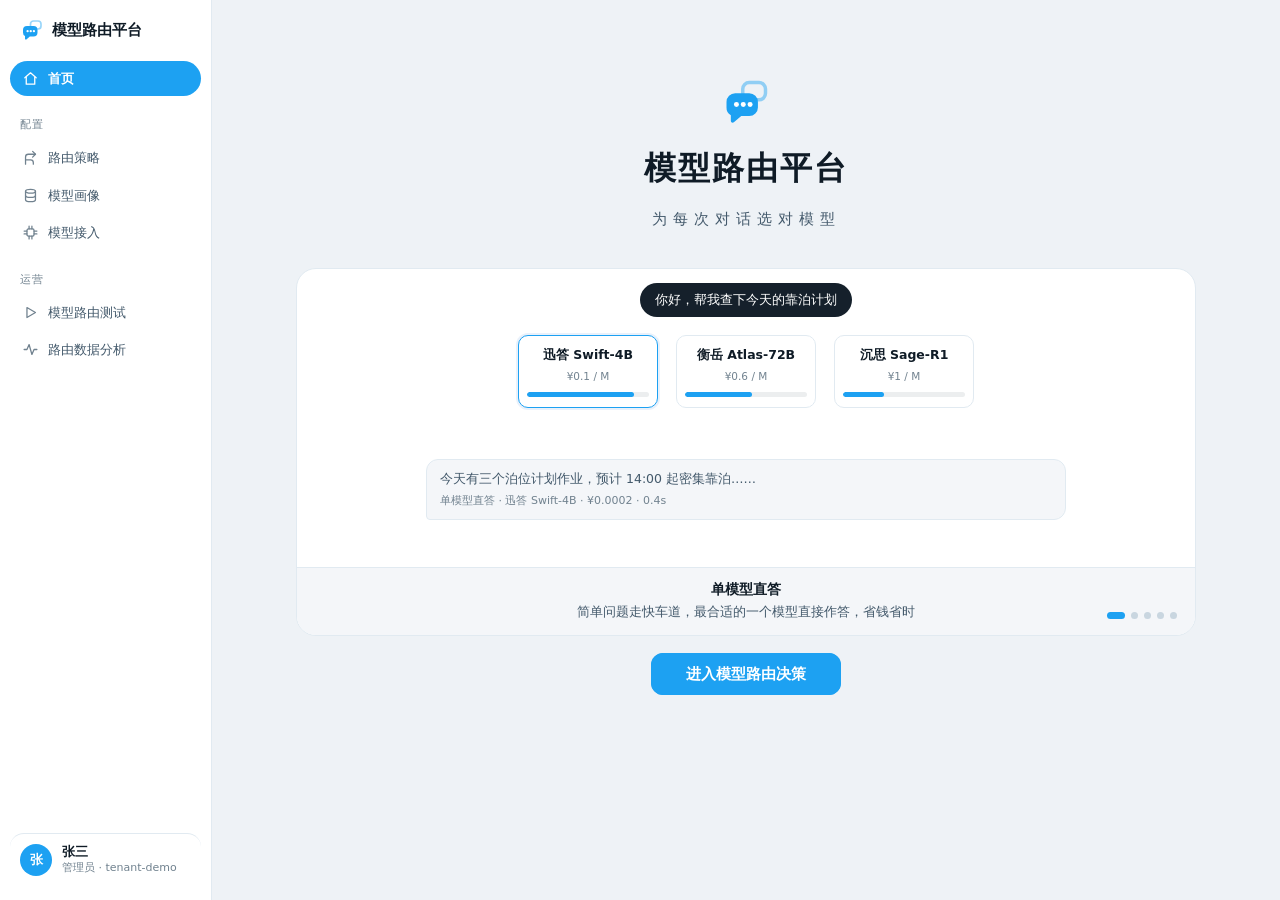
==== commit 974b27f5: "release: publish AI Router v2 demo" ====
--- a/index.html
+++ b/index.html
@@ -6,7 +6,7 @@
 <link rel="icon" href="data:image/svg+xml,%3Csvg xmlns='http://www.w3.org/2000/svg' viewBox='0 0 24 24'%3E%3Crect width='24' height='24' rx='5.5' fill='%231DA1F2'/%3E%3Crect x='10.5' y='3.6' width='9.6' height='7.3' rx='2.7' fill='none' stroke='%23fff' stroke-width='1.5' opacity='0.75'/%3E%3Cpath d='M3.4 12a3.7 3.7 0 0 1 3.7-3.7h6a3.7 3.7 0 0 1 3.7 3.7v2.3a3.7 3.7 0 0 1-3.7 3.7H9.5l-3.1 2.6c-.55.46-1.3.07-1.3-.64v-2.4A3.7 3.7 0 0 1 3.4 14.3z' fill='%23fff'/%3E%3Ccircle cx='7.4' cy='13.1' r='1.05' fill='%231DA1F2'/%3E%3Ccircle cx='10.25' cy='13.1' r='1.05' fill='%231DA1F2'/%3E%3Ccircle cx='13.1' cy='13.1' r='1.05' fill='%231DA1F2'/%3E%3C/svg%3E">
 <title>首页 · 模型路由平台</title>
 <link rel="stylesheet" href="./shared.css?v=13e2444d">
-<link rel="prefetch" href="./audit.html"><link rel="prefetch" href="./dashboard.html"><link rel="prefetch" href="./home-router.html"><link rel="prefetch" href="./playground.html"><link rel="prefetch" href="./router.html"><link rel="prefetch" href="./trace.html">
+<link rel="prefetch" href="./dashboard.html"><link rel="prefetch" href="./home-router.html"><link rel="prefetch" href="./playground.html"><link rel="prefetch" href="./router.html"><link rel="prefetch" href="./trace.html">
 <style>
   .home { max-width: 900px; margin: 0 auto; padding-top: 6vh; text-align: center; }
   .home .mark { display: inline-flex; margin-bottom: 14px; }
--- a/shared.css
+++ b/shared.css
@@ -102,16 +102,22 @@
 
 .nav-account {
   margin-top: auto; display: flex; align-items: center; gap: 10px;
-  padding: 10px; border-top: 1px solid var(--border); border-radius: 14px; cursor: default;
+  width: 100%; padding: 10px; border: 0; border-top: 1px solid var(--border); border-radius: 14px; cursor: pointer;
+  background: transparent; text-align: left; font: inherit;
 }
 .nav-account:hover { background: var(--bg-elevated); }
 .acc-avatar {
   width: 32px; height: 32px; border-radius: 50%; background: var(--primary); color: #fff;
   display: inline-flex; align-items: center; justify-content: center; font-size: var(--font-base); font-weight: 600; flex: none;
 }
+.acc-avatar.large { width:42px; height:42px; font-size:16px; }
 .acc-info { display: flex; flex-direction: column; line-height: 1.3; min-width: 0; }
 .acc-name { font-size: var(--font-base); font-weight: 600; color: var(--text-primary); }
 .acc-role { font-size: var(--font-caption); color: var(--text-muted); overflow: hidden; text-overflow: ellipsis; white-space: nowrap; }
+.account-detail { display:flex; flex-direction:column; gap:0; }
+.account-detail-profile { display:flex; align-items:center; gap:12px; padding:2px 0 16px; margin-bottom:2px; border-bottom:1px solid var(--border); }
+.account-detail-row { display:flex; align-items:center; justify-content:space-between; gap:20px; padding:12px 2px; border-bottom:1px solid var(--border); }
+.account-detail-actions { display:flex; justify-content:flex-end; padding-top:18px; }
 @media (max-width: 900px) { .acc-info { display: none; } .nav-account { justify-content: center; padding: 8px 0; } }
 
 .tc-msgs { display: flex; flex-direction: column; gap: 12px; padding-top: 6px; }
@@ -144,6 +150,8 @@
 }
 .drawer.open { transform: translateX(0); }
 .drawer-head { display: flex; align-items: center; justify-content: space-between; padding: 16px 20px 10px; }
+.drawer-head .close-btn { border: 0; background: transparent; box-shadow: none; padding: 2px 4px; color: var(--text-muted); font-size: var(--font-hero); line-height: 1; cursor: pointer; }
+.drawer-head .close-btn:hover { border: 0; background: transparent; color: var(--text-primary); }
 .drawer-body { flex: 1; overflow-y: auto; padding: 4px 20px 16px; }
 .drawer-foot { padding: 12px 20px 16px; border-top: 1px solid var(--border); display: flex; gap: 8px; justify-content: flex-end; }
 body.has-side { padding-left: var(--side-w); }
@@ -292,6 +300,21 @@
 .icon-btn.frame:hover { border-color: var(--primary); color: var(--primary); background: var(--bg-elevated); box-shadow: 0 2px 8px rgba(29, 161, 242, 0.18); }
 .icon-btn.busy svg { animation: spin 0.9s linear infinite; }
 @keyframes spin { to { transform: rotate(360deg); } }
+.connectivity-testing { display: inline-flex; align-items: center; gap: 5px; color: var(--primary); }
+.connectivity-testing svg { animation: spin 0.8s linear infinite; }
+.model-table-scroll { position: relative; overflow-x: auto; width: 100%; }
+.model-table-scroll table.data { min-width: 1120px; }
+.model-series-list { display: flex; flex-direction: column; gap: 18px; }
+.model-series-card { padding: 16px; border: 0; border-radius: 18px; background: #F6F8FA; }
+.model-series-card .field { margin-bottom: 16px; }
+.model-series-card > .field:last-child { margin-bottom: 0; }
+.model-name-list { display: flex; flex-direction: column; gap: 8px; }
+.custom-domain-tag { position: relative; display: inline-flex; }
+.custom-domain-tag .domain-choice { padding-right: 27px; }
+.custom-domain-tag .domain-remove { position: absolute; right: 5px; top: 50%; transform: translateY(-50%); width: 18px; height: 18px; padding: 0; border: 0; border-radius: 50%; background: transparent; color: currentColor; opacity: 0; cursor: pointer; font-size: 15px; line-height: 17px; transition: opacity .12s ease, background .12s ease; }
+.custom-domain-tag:hover .domain-remove, .custom-domain-tag:focus-within .domain-remove { opacity: .72; }
+.custom-domain-tag .domain-remove:hover { opacity: 1; background: rgba(15,23,42,.10); }
+.custom-domain-tag .domain-choice.primary + .domain-remove:hover { background: rgba(255,255,255,.22); }
 
 .input-wrap { position: relative; }
 .input-wrap textarea, .input-wrap input[type=text] { padding-right: 40px; }
@@ -1073,8 +1096,44 @@
 details.explain .explain-body { margin-top: 8px; border-top: 1px solid var(--border); padding-top: 10px; }
 details.explain .explain-body p { margin: 0 0 8px; font-size: var(--font-base); color: var(--text-secondary); line-height: 1.8; }
 
-.tc-modebar { display: flex; align-items: center; gap: 10px; padding: 0 2px 10px; }
+.tc-modebar { display: flex; align-items: flex-end; flex-wrap: wrap; gap: 12px; padding: 0 2px 10px; }
 .tc-modebar .segmented { flex-wrap: nowrap; }
+.tc-route-control { display:flex; flex-direction:column; gap:6px; min-width:0; }
+.tc-route-label { color:var(--text-muted); font-size:var(--font-caption); line-height:1; }
+.tc-cost-axis { display:flex; align-items:center; gap:7px; height:34px; padding:0 10px; background:#f7f9fb; border-radius:9px; }
+.tc-cost-axis input[type="range"] { width:150px; accent-color:var(--primary); }
+.tc-cost-value { width:24px; text-align:right; color:var(--text-secondary); }
+.tc-route-control.is-fixed .tc-cost-axis { opacity:.65; }
+.answer-model-head { display:flex; align-items:center; gap:8px; margin:2px 0 10px; color:var(--text-secondary); }
+.decision-toggle { border:0; background:#f1f3f5; color:var(--text-muted); border-radius:999px; padding:4px 9px; font:inherit; font-size:var(--font-caption); cursor:pointer; }
+.decision-toggle:hover { background:#e8ebef; color:var(--text-secondary); }
+.answer-content { line-height:1.7; }
+.model-answering { display:flex; align-items:center; gap:8px; padding:4px 0; }
+.answering-spinner { width:14px; height:14px; border:2px solid #dbe4ec; border-top-color:var(--primary); border-radius:50%; animation:spin .8s linear infinite; }
+.route-decision-card { margin-top:12px; background:#f8fafc; border-radius:12px; padding:14px; color:var(--text-secondary); }
+.route-decision-card[hidden] { display:none; }
+.rd-head { display:flex; justify-content:space-between; gap:12px; align-items:flex-start; padding:0 2px 12px; }
+.rd-head > div { display:flex; flex-direction:column; gap:3px; }
+.rd-section { background:#fff; border-radius:10px; padding:12px; margin-top:8px; }
+.rd-section h4 { margin:0 0 10px; font-size:var(--font-small); color:var(--text-primary); }
+.rd-grid { display:grid; grid-template-columns:repeat(2,minmax(0,1fr)); gap:8px 18px; }
+.rd-kv { display:flex; justify-content:space-between; gap:14px; font-size:var(--font-caption); }
+.rd-kv > span { color:var(--text-muted); }
+.rd-kv > strong { text-align:right; overflow-wrap:anywhere; }
+.rd-step { display:flex; gap:9px; align-items:flex-start; padding:5px 0; font-size:var(--font-small); }
+.rd-no { flex:none; display:grid; place-items:center; width:20px; height:20px; border-radius:50%; background:#eaf5ff; color:var(--primary); font-size:11px; }
+.rd-formula { padding:9px 10px; background:#f3f7fb; border-radius:8px; color:var(--text-primary); }
+.rd-note { margin:7px 0 10px; color:var(--text-muted); font-size:var(--font-caption); line-height:1.6; }
+.rd-table-wrap { overflow-x:auto; }
+.rd-table { width:100%; border-collapse:collapse; font-size:var(--font-caption); white-space:nowrap; }
+.rd-table th,.rd-table td { padding:7px 9px; border-bottom:1px solid #edf0f3; text-align:right; }
+.rd-table th:first-child,.rd-table td:first-child { text-align:left; }
+.rd-call { display:flex; justify-content:space-between; gap:12px; padding:7px 0; border-bottom:1px solid #edf0f3; font-size:var(--font-caption); }
+.rd-total { margin-top:10px; padding:9px 10px; border-radius:8px; background:#eef7ff; color:var(--text-primary); }
+.rd-selected { display:flex; align-items:center; gap:4px; margin-top:10px; padding:9px 11px; border-radius:9px; background:#eaf5ff; color:#176da8; }
+.rd-selected-list { display:grid; grid-template-columns:repeat(2,minmax(0,1fr)); gap:8px; }
+@media (max-width:900px){.rd-selected-list{grid-template-columns:1fr}}
+@media (max-width:900px){ .rd-grid{grid-template-columns:1fr}.rd-call{flex-direction:column;gap:3px} }
 
 .echo-item { display: flex; align-items: center; gap: 10px; padding: 10px 4px; border-bottom: 1px solid var(--border); cursor: pointer; border-radius: 8px; }
 .echo-item:hover { background: var(--bg-surface); }
@@ -1090,8 +1149,47 @@
 .back-link .ico { transform: rotate(180deg); }
 
 .policy-form .field { margin-bottom: 24px; }
+.policy-drawer { width: 600px; max-width: 96vw; }
+.policy-form { display: flex; flex-direction: column; gap: 14px; }
+.policy-section { border: 1px solid var(--border); border-radius: 16px; background: var(--bg-elevated); padding: 16px 16px 2px; }
+.policy-section-head { display: flex; gap: 10px; align-items: flex-start; padding-bottom: 14px; margin-bottom: 16px; border-bottom: 1px solid var(--border); }
+.policy-step { width: 28px; height: 28px; border-radius: 9px; display: inline-flex; align-items: center; justify-content: center; flex: none; background: var(--primary-weak); color: var(--primary); font: 700 var(--font-caption)/1 var(--font-mono); }
+.policy-section-title { font-size: var(--font-title); font-weight: 700; margin-bottom: 3px; }
+.policy-section-head .muted { font-size: var(--font-caption); line-height: 1.5; }
+.policy-section .form-sec { border: 0; padding: 0; margin: 0 0 16px; color: var(--text-secondary); font-size: var(--font-small); }
+.cost-preference-card, .aggregation-behavior-card { border-radius: 14px; padding: 14px 14px 0; margin: 0 0 16px; }
+.cost-preference-card { border: 1px solid var(--primary-border); background: var(--primary-weak); }
+.cost-preference-card.fixed { border-color: #E6D5A9; background: #FFF9EA; }
+.cost-preference-head { display: flex; justify-content: space-between; align-items: flex-start; gap: 10px; padding-bottom: 12px; margin-bottom: 14px; border-bottom: 1px solid rgba(83,113,137,.14); }
+.cost-preference-head .muted, .aggregation-behavior-head .muted { margin-top: 3px; font-size: var(--font-caption); line-height: 1.5; }
+.cost-mode-callout { background: var(--bg-elevated); border-radius: 10px; padding: 10px 12px; margin: -4px 0 16px; font-size: var(--font-caption); line-height: 1.5; }
+.aggregation-behavior-card { border: 0; background: #F6F8FA; }
+.aggregation-behavior-head { display: flex; align-items: flex-start; gap: 10px; padding-bottom: 12px; margin-bottom: 14px; border-bottom: 1px solid rgba(83,113,137,.12); }
+.aggregation-behavior-icon { width: 30px; height: 30px; border-radius: 9px; display: inline-flex; align-items: center; justify-content: center; flex: none; color: var(--primary); background: var(--bg-elevated); }
+.route-type-note { padding: 9px 11px; border-radius: 10px; background: var(--bg-sunken); color: var(--text-secondary); font-size: var(--font-caption); line-height: 1.55; }
 .policy-form .drawer-meta { display: flex; align-items: center; gap: 8px; padding: 10px 12px; margin-bottom: 24px;
   background: var(--bg-sunken); border-radius: 10px; font-size: var(--font-caption); color: var(--text-secondary); }
+
+.route-api-card { background: var(--bg-elevated); border: 1px solid var(--border); border-radius: 18px; margin-bottom: 14px; overflow: hidden; box-shadow: 0 2px 10px rgba(25,43,61,.035); }
+.route-api-card:hover { border-color: var(--border-strong); }
+.route-api-head { min-height: 78px; display: flex; align-items: center; gap: 12px; padding: 15px 18px; cursor: pointer; }
+.route-api-chevron { width: 28px; height: 28px; border: 0; border-radius: 8px; background: var(--bg-sunken); color: var(--text-secondary); display: inline-flex; align-items: center; justify-content: center; cursor: pointer; }
+.route-api-chevron .ico { transform: rotate(-90deg); transition: transform .16s ease; }
+.route-api-chevron.open .ico { transform: rotate(0deg); }
+.route-api-identity { min-width: 270px; }
+.route-api-name { display: flex; align-items: center; gap: 8px; font-size: 16px; font-weight: 750; }
+.route-api-meta { display: flex; align-items: center; gap: 10px; margin-top: 7px; font-size: var(--font-caption); }
+.route-api-body { border-top: 1px solid var(--border); background: var(--bg-surface); padding: 8px 18px 14px 58px; }
+.route-policy-row { display: flex; align-items: center; gap: 12px; padding: 13px 10px; border-bottom: 1px solid var(--border); }
+.route-policy-row:last-child { border-bottom: 0; }
+.route-policy-mark { width: 32px; height: 32px; border-radius: 10px; background: var(--bg-elevated); border: 1px solid var(--border); color: var(--primary); display: inline-flex; align-items: center; justify-content: center; flex: none; }
+.route-policy-main { flex: 1; min-width: 0; }
+.route-policy-title { display: flex; align-items: center; gap: 7px; flex-wrap: wrap; font-weight: 650; }
+.route-policy-summary { margin-top: 5px; overflow: hidden; text-overflow: ellipsis; white-space: nowrap; }
+.route-api-empty { text-align: center; padding: 26px 16px 20px; }
+.route-api-empty .btn { margin-top: 12px; }
+.route-api-create-intro { display: flex; gap: 12px; align-items: center; padding: 13px; margin-bottom: 18px; border-radius: 12px; background: var(--primary-weak); }
+.route-api-create-icon { width: 38px; height: 38px; border-radius: 12px; background: var(--bg-elevated); color: var(--primary); display: inline-flex; align-items: center; justify-content: center; flex: none; }
 
 .tagsel-tags { display: flex; flex-wrap: wrap; gap: 8px; margin-bottom: 8px; }
 .tagsel-tag { display: inline-flex; align-items: center; gap: 6px; padding: 4px 6px 4px 10px; border-radius: 8px;
